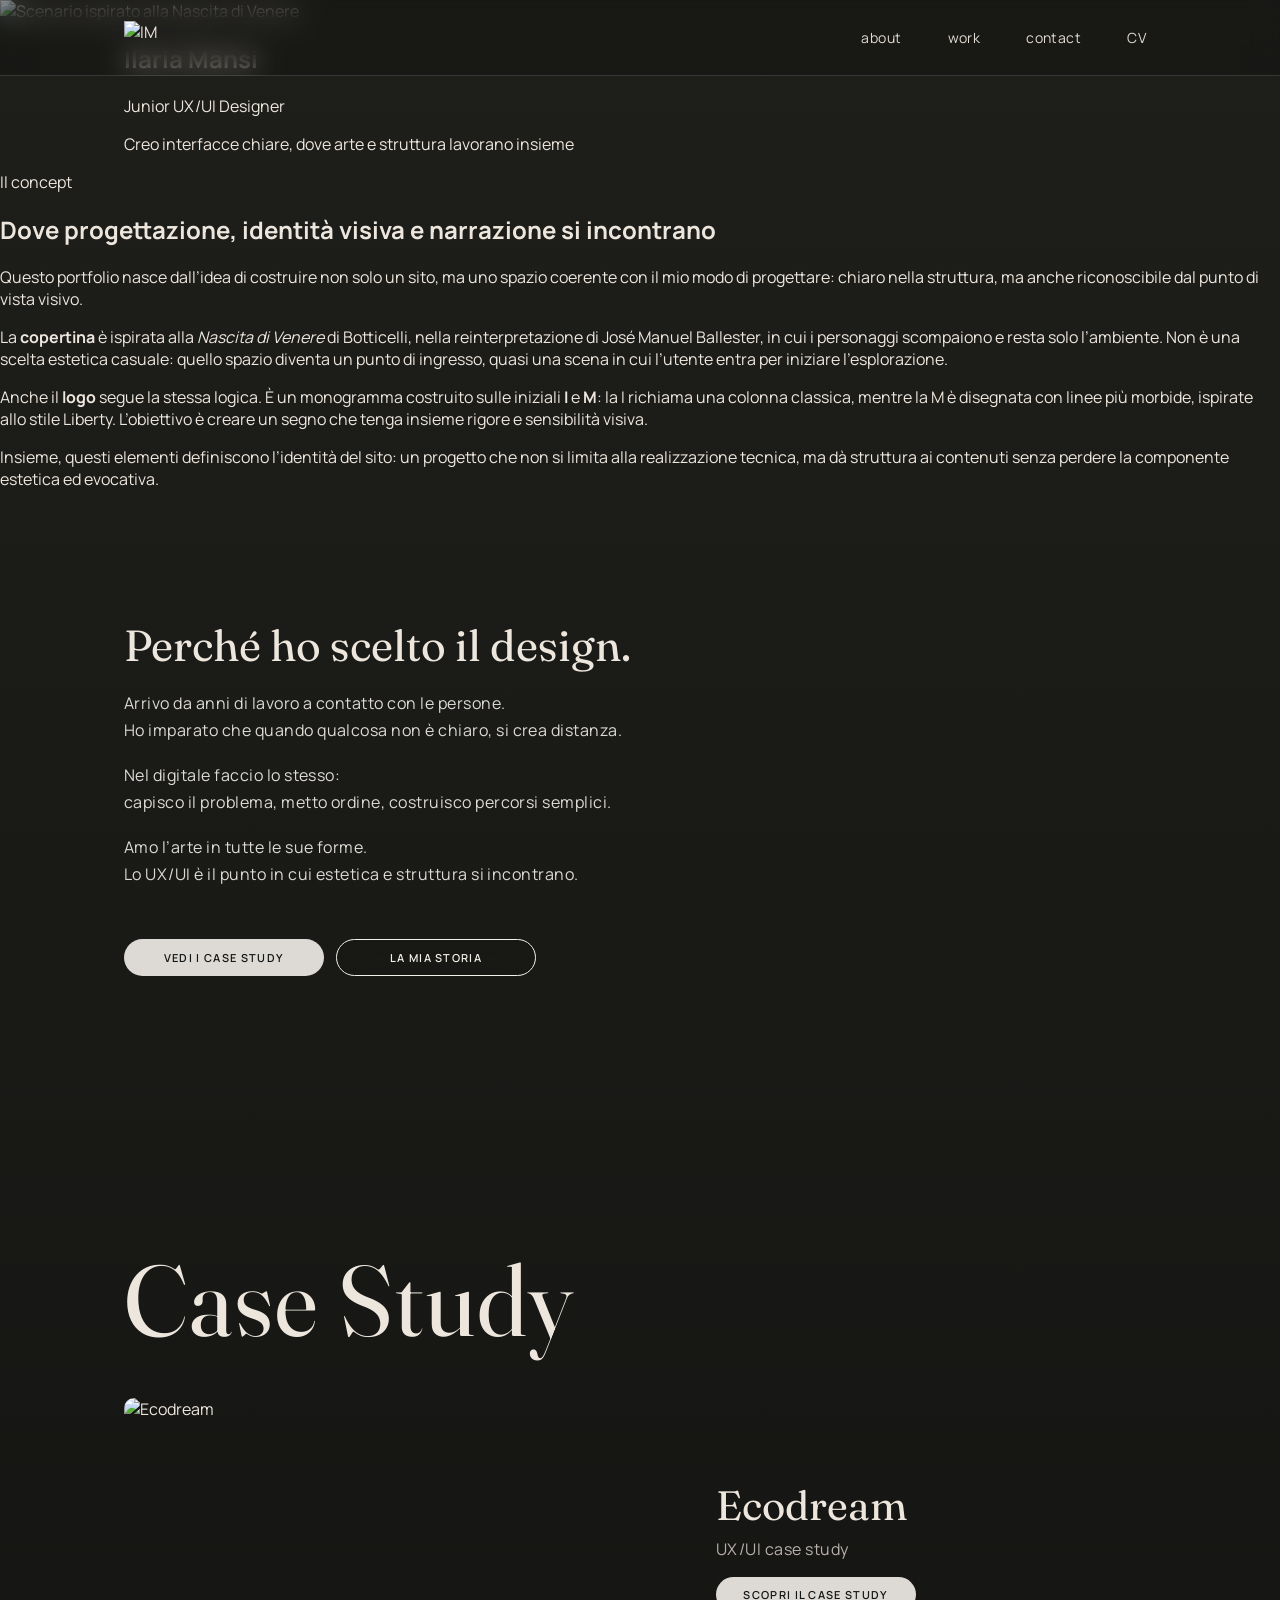
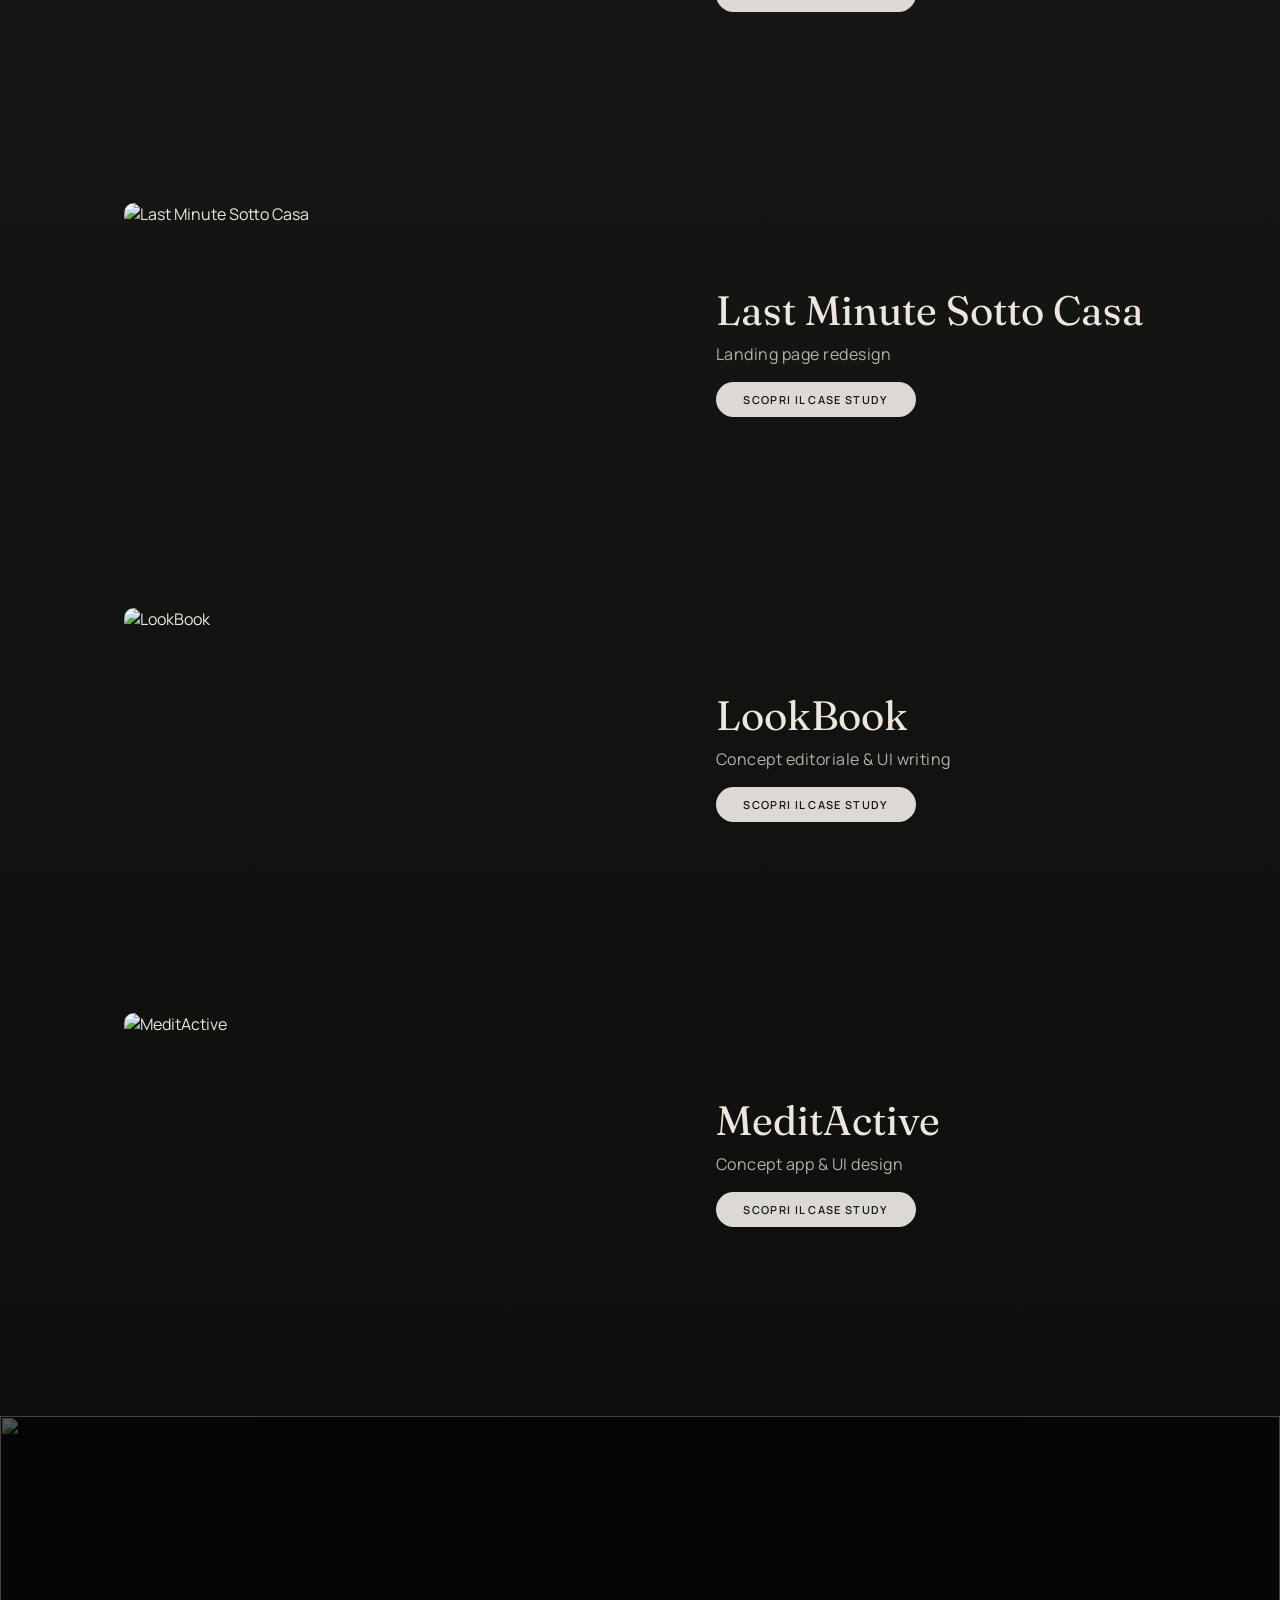
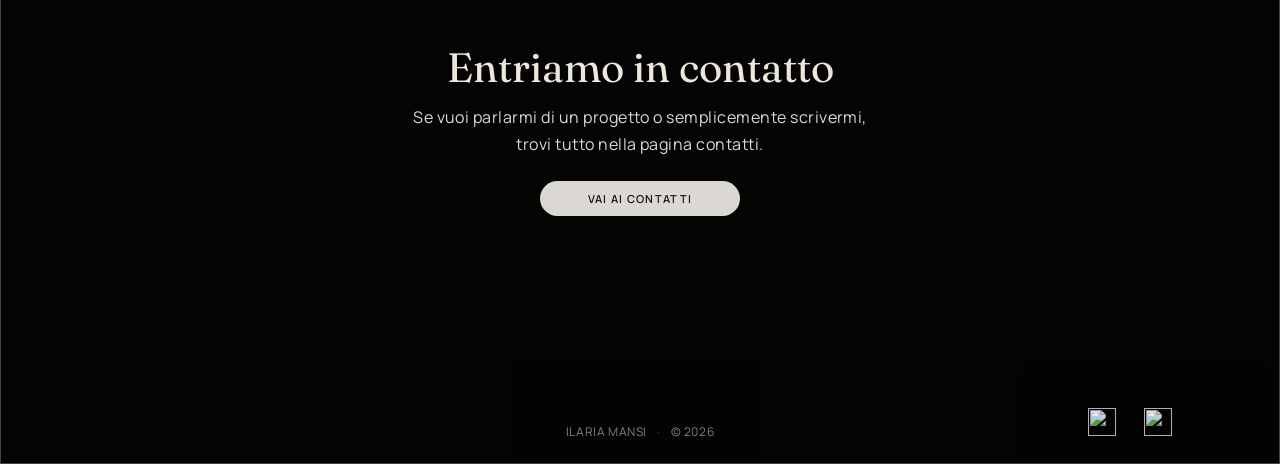
==== index.html @ f8fc3a49 "portoflio upload" ====
<!doctype html>
<html lang="it">
<head>
  <meta charset="utf-8" />
  <meta name="viewport" content="width=device-width, initial-scale=1" />
  <title>Ilaria Mansi – Home</title>
 <meta property="og:title" content="Ilaria Mansi – Junior UX/UI Designer">
<meta property="og:description" content="Portfolio UX/UI con case study di redesign, ricerca utenti e progettazione di interfacce digitali.">
<meta property="og:image" content="https://ilariamansi.github.io/portfolio/assets/img/home/art.jpg">
<meta property="og:url" content="https://ilariamansi.github.io/portfolio/">
<meta property="og:type" content="website">
<meta property="og:site_name" content="Ilaria Mansi Portfolio">

  <link rel="preconnect" href="https://fonts.googleapis.com">
<link rel="preconnect" href="https://fonts.gstatic.com" crossorigin>
<link href="https://fonts.googleapis.com/css2?family=Fraunces:opsz,wght@9..144,300;9..144,400;9..144,600&family=Manrope:wght@300;400;500;600;700&display=swap" rel="stylesheet">
  <link rel="stylesheet" href="css/style.css">
<link rel="icon" href="assets/img/favicon/favicon.png" sizes="any">

</head>

<body class="is-home">
 <main id="top"></main> 
  
  <!-- NAV -->
 <header class="nav" role="banner">
  <div class="container nav__inner">
    <a class="nav__logo" href="#top" aria-label="Home">
      <img class="logo is-mark" src="assets/img/logo/im-mark-light.svg" alt="IM">
      <img class="logo is-word" src="assets/img/logo/im-wordmark-light.svg" alt="Ilaria Mansi">
    </a>

    <nav class="nav__links" aria-label="Menu principale">
      <a href="about.html">about</a>
      <a href="index.html#projects">work</a>
      <a href="contact.html">contact</a>
      <a href="cv.html">CV</a>
    </nav>

    <input class="navToggle" type="checkbox" id="navToggle">

    <label class="nav__burger" for="navToggle" aria-label="Apri menu">
      <span class="nav__burgerIcon" aria-hidden="true"></span>
    </label>
  </div>
</header>

<div class="navOverlay" aria-hidden="true">
  <nav class="navOverlay__panel" aria-label="Menu mobile">
    <a href="about.html">about</a>
    <a href="index.html#projects">work</a>
    <a href="contact.html">contact</a>
    <a href="cv.html">CV</a>
  </nav>
</div>
  

 <!-- HERO (sezione separata, mantiene arch come sfondo) -->
<section class="heroConcept">
  <div class="heroConcept__media">
    <img
      src="assets/img/home/art.jpg"
      alt="Scenario ispirato alla Nascita di Venere"
      class="heroConcept__image"
    />
    <div class="heroConcept__overlay"></div>

    <div class="heroConcept__intro container">
      <div class="heroConcept__introInner">
        <h1 class="heroConcept__title">Ilaria Mansi</h1>
        <p class="heroConcept__sub">Junior UX/UI Designer</p>
        <p class="heroConcept__statement">
          Creo interfacce chiare, dove arte e struttura lavorano insieme
        </p>
      </div>
    </div>
  </div>

  <div class="heroConcept__panelWrap">
  <div class="heroConcept__panel">
    <p class="heroConcept__panelKicker">Il concept</p>

    <h2 class="heroConcept__panelTitle">
     Dove progettazione, identità visiva e narrazione si incontrano
    </h2>

    <div class="heroConcept__panelText">
      <p>
        Questo portfolio nasce dall’idea di costruire non solo un sito, ma uno spazio coerente con il mio modo di progettare: chiaro nella struttura, ma anche riconoscibile dal punto di vista visivo.
      </p>

      <p>
        La <strong>copertina </strong> è ispirata alla <em> Nascita di Venere</em> di Botticelli, nella reinterpretazione di José Manuel Ballester, in cui i personaggi scompaiono e resta solo l’ambiente. Non è una scelta estetica casuale: quello spazio diventa un punto di ingresso, quasi una scena in cui l’utente entra per iniziare l’esplorazione.
      </p>

      <p>
        Anche il <strong>logo</strong> segue la stessa logica. È un monogramma costruito sulle iniziali <strong>I</strong> e <strong>M</strong>: la I richiama una colonna classica, mentre la M è disegnata con linee più morbide, ispirate allo stile Liberty. L’obiettivo è creare un segno che tenga insieme rigore e sensibilità visiva.
      </p>

      <p>
        <p>
  Insieme, questi elementi definiscono l’identità del sito: un progetto che non si limita alla realizzazione tecnica, ma dà struttura ai contenuti senza perdere la componente estetica ed evocativa.
</p>
      </p>
    </div>
  </div>
</div>
</section>

<!-- SALOTTO (sezione separata, statica, senza step/opacity) -->
<section class="salottoSection" aria-label="Salotto">
  <div class="container salotto">
    
    <div class="salotto__stack">
      <h2 class="salotto__h2">Perché ho scelto il design.</h2>

      <p class="salotto__p">
        Arrivo da anni di lavoro a contatto con le persone.<br>
        Ho imparato che quando qualcosa non è chiaro, si crea distanza.
      </p>

      <p class="salotto__p">
        Nel digitale faccio lo stesso:<br>
        capisco il problema, metto ordine, costruisco percorsi semplici.
      </p>

      <p class="salotto__p">
        Amo l’arte in tutte le sue forme.<br>
        Lo UX/UI è il punto in cui estetica e struttura si incontrano.
      </p>

      <div class="salotto__cta">
        <a class="btn btn--primary" href="#projects">VEDI I CASE STUDY</a>
        <a class="btn btn--secondary" href="about.html">LA MIA STORIA</a>
      </div>
    </div>

    <figure class="salotto__portrait" aria-hidden="true">
      <img src="assets/img/home/foto.png" alt="">
    </figure>
 </div>
</section>

<!-- CONTENUTO NORMALE DOPO -->
<main class="content">
  <section id="projects" class="projects" aria-label="Projects">
    <div class="container">
      <h2 class="projects__title">Case Study</h2>
    </div>


      <section class="projectStep">
  <div class="container">
    <article class="projectCard">
      <a class="projectCard__media" href="project/ecodream/">
        <img src="assets/img/home/cover-ecodream.jpg" alt="Ecodream">
      </a>
      <div class="projectCard__info">
        <h3 class="projectCard__name">Ecodream</h3>
        <p class="projectCard__meta">UX/UI case study</p>
        <a class="btn btn--primary" href="project/ecodream/">SCOPRI IL CASE STUDY</a>
      </div>
    </article>
  </div>
</section>

<section class="projectStep">
  <div class="container">
    <article class="projectCard">
      <a class="projectCard__media" href="project/lmsc/">
        <img src="assets/img/home/cover-lmsc.jpg" alt="Last Minute Sotto Casa">
      </a>
      <div class="projectCard__info">
        <h3 class="projectCard__name">Last Minute Sotto Casa</h3>
        <p class="projectCard__meta">Landing page redesign</p>
        <a class="btn btn--primary" href="project/lmsc/">SCOPRI IL CASE STUDY</a>
      </div>
    </article>
  </div>
</section>

<section class="projectStep">
  <div class="container">
    <article class="projectCard">
      <a class="projectCard__media" href="project/lookbook/">
        <img src="assets/img/home/cover-lookbook.jpg" alt="LookBook">
      </a>
      <div class="projectCard__info">
        <h3 class="projectCard__name">LookBook</h3>
        <p class="projectCard__meta">Concept editoriale & UI writing</p>
        <a class="btn btn--primary" href="project/lookbook/">SCOPRI IL CASE STUDY</a>
      </div>
    </article>
  </div>
</section>

<section class="projectStep">
  <div class="container">
    <article class="projectCard">
      <a class="projectCard__media" href="project/meditactive/">
        <img src="assets/img/home/cover-meditactive.jpg" alt="MeditActive">
      </a>
      <div class="projectCard__info">
        <h3 class="projectCard__name">MeditActive</h3>
        <p class="projectCard__meta">Concept app & UI design</p>
        <a class="btn btn--primary" href="./project/meditactive/">SCOPRI IL CASE STUDY</a>
      </div>
    </article>
  </div>
</section>

  </main>

<footer class="footer footer--simple" id="contact" aria-labelledby="footerTitle">
  <img class="footer__arch" src="assets/img/home/art.jpg" alt="" aria-hidden="true">

  <div class="footer__inner">
    <h2 id="footerTitle">Entriamo in contatto</h2>
    <p class="footer__text">
      Se vuoi parlarmi di un progetto o semplicemente scrivermi, <br> trovi tutto nella pagina contatti.
    </p>

    <div class="footer__actions">
      <a class="btn btn--primary" href="contact.html">VAI AI CONTATTI</a>
    </div>

    <div class="footer__social" aria-label="Social">
  <a class="iconBtn" href="https://www.linkedin.com/in/ilaria-mansi/" target="_blank" rel="noopener" aria-label="LinkedIn">
    <img src="assets/img/home/linkedin.png" alt="">
  </a>

  <a class="iconBtn" href="https://github.com/ilariamansi/portfolio.git" target="_blank" rel="noopener" aria-label="GitHub">
    <img src="assets/img/home/github.png" alt="">
  </a>
</div>

   <div class="footer__meta">
  <a class="footer__copy" href="#top">ILARIA MANSI</a>
  <span class="footer__sep" aria-hidden="true">·</span>
  <span class="footer__copy">© 2026</span>
</div>
  </div>
</footer>

  
</body>
</html>
<!-- deploy -->
---- css/style.css ----
*{ box-sizing:border-box; }
html,body{ margin:0; padding:0; min-height:100%; }
img{ max-width:100%; display:block; }
a{ color:inherit; text-decoration:none; }
a:visited{ color:inherit; }
button,input,textarea{ font:inherit; }
ul{ margin:0; padding:0; }
:focus-visible{ outline:2px solid rgba(243,239,233,.65); outline-offset:3px; }

/* -------------------------
   TOKENS
------------------------- */
:root{
  --max: 1200px;
  --pad-x: 84px;
  --nav-h: 76px;

  --bg-start: #1e1e1b;
  --bg-end:   #0b0b0a;

  --text: #EDE6DD;
  --muted: rgba(237,230,221,.75);

  --line: rgba(243,239,233,.12);
  --line-weak: rgba(243,239,233,.08);

  --glass-blur: 14px;
  --glass-sat: 140%;

  --thumb-w: 440px;
  --thumb-h: 300px;

  --font-serif: "Fraunces", ui-serif;
  --font-sans: "Manrope", system-ui, sans-serif;

  --h1: clamp(42px, 5.2vw, 76px);
  --h2: clamp(24px, 3.2vw, 44px);
  --lead: clamp(18px, 1.6vw, 20px);
  --section-y: clamp(52px, 6vw, 90px);
}

@media (max-width: 980px){
  :root{
    --pad-x: 20px;
    --nav-h: 70px;
    --thumb-w: 100%;
    --thumb-h: min(320px, 56vw);
  }
}

/* -------------------------
   BASE
------------------------- */
html{ background: var(--bg-start); }

body{
  color: var(--text);
  overflow-x:hidden;
  font-family: var(--font-sans);
  -webkit-font-smoothing: antialiased;
  text-rendering: optimizeLegibility;
  background: linear-gradient(180deg, var(--bg-start) 0%, var(--bg-end) 100%);
  background-repeat:no-repeat;
  background-size:100% 100%;
  background-attachment:scroll;
}

.container{
  width: min(var(--max), 100%);
  margin:0 auto;
  padding-left: var(--pad-x);
  padding-right: var(--pad-x);
}

body:not(.is-home) main,
body:not(.is-home) .about,
body:not(.is-home) .cv,
body:not(.is-home) .uxSection,
body:not(.is-home) .content{
  background: transparent !important;
}

/* -------------------------
   NAV
------------------------- */
.nav{
  position: fixed;
  top: 0;
  left: 0;
  right: 0;
  height: var(--nav-h);
  z-index: 7000;
  background: rgba(15,15,15,.35);
  backdrop-filter: blur(var(--glass-blur)) saturate(var(--glass-sat));
  -webkit-backdrop-filter: blur(var(--glass-blur)) saturate(var(--glass-sat));
  border-bottom: 1px solid rgba(243,239,233,.14);
}

.nav__inner{
  height: 100%;
  display: flex;
  align-items: center;
  justify-content: space-between;
  gap: 14px;
}

.nav__logo{
  position: relative;
  display: inline-block;
  width: 276px;
  height: 34px;
  z-index: 7002;
}

.nav__logo .logo{
  position: absolute;
  inset: 0;
  width: 276px;
  height: 34px;
  object-fit: contain;
  object-position: left center;
  opacity: 0;
  transition: opacity .28s ease-out, transform .28s ease-out;
}

.nav__logo .is-mark{ opacity: 1; }
.nav__logo .is-word{ transform: translate3d(8px,0,0); }

.nav__logo:hover .is-mark{
  opacity: 0;
  transform: translate3d(-8px,0,0);
}
.nav__logo:hover .is-word{
  opacity: 1;
  transform: translate3d(0,0,0);
}

.nav__links{
  display: flex;
  align-items: center;
  gap: 26px;
  height: 100%;
}

.nav__links a{
  height: 100%;
  display: flex;
  align-items: center;
  padding: 0 10px;
  font-family: var(--font-sans);
  font-size: 14px;
  letter-spacing: .03em;
  opacity: .95;
  position: relative;
  transition: opacity .2s ease, transform .2s ease, letter-spacing .2s ease;
}

.nav__links a:hover{
  opacity: 1;
  transform: translateY(-1px);
  letter-spacing: .08em;
}

.nav__links a::after{
  content: "";
  position: absolute;
  left: 10px;
  right: 10px;
  bottom: 18px;
  height: 1px;
  background: transparent;
  transition: background .2s ease;
}

.nav__links a:hover::after{
  background: rgba(243,239,233,.95);
}

.navToggle{
  position: absolute;
  width: 1px;
  height: 1px;
  padding: 0;
  margin: -1px;
  overflow: hidden;
  clip: rect(0,0,0,0);
  white-space: nowrap;
  border: 0;
}

.nav__burger{
  display: none;
  width: 42px;
  height: 42px;
  border: 0;
  background: transparent;
  cursor: pointer;
  z-index: 7002;
}

.nav__burgerIcon{
  width: 22px;
  height: 2px;
  background: rgba(243,239,233,.92);
  position: relative;
  display: block;
}

.nav__burgerIcon::before,
.nav__burgerIcon::after{
  content: "";
  position: absolute;
  left: 0;
  width: 22px;
  height: 2px;
  background: rgba(243,239,233,.92);
  transition: transform .22s ease, top .22s ease;
}

.nav__burgerIcon::before{ top: -6px; }
.nav__burgerIcon::after{ top: 6px; }

.navOverlay{
  position: fixed;
  inset: 0;
  z-index: 6999;
  opacity: 0;
  visibility: hidden;
  pointer-events: none;

  background: rgba(20,14,14,.22);
  backdrop-filter: blur(22px) saturate(145%);
  -webkit-backdrop-filter: blur(22px) saturate(145%);

  transition: opacity .25s ease, visibility .25s ease;
}
.navOverlay::before{
  content:"";
  position:absolute;
  inset:0;
  pointer-events:none;
  background:
    linear-gradient(180deg,
      rgba(14, 24, 27, 0.28) 0%,
      rgba(20,14,14,.34) 80%);
}
.navOverlay__panel{
  min-height: 100vh;
  display: flex;
  flex-direction: column;
  align-items: center;
  justify-content: center;
  gap: 26px;
  background: rgba(20,14,14,.30);
}

.navOverlay__panel a{
  font-family: var(--font-sans);
  font-size: 16px;
  letter-spacing: .12em;
  text-transform: uppercase;
  color: rgb(234, 233, 233);
  filter: brightness(1);
}

@media (max-width: 900px){
  .nav__links{ display: none; 
  }
  .nav__links a{ color: #EDE6DD;
    opacity: 1;
  }
  .nav__burger{ display: grid; place-items: center; }

  .nav__logo{ width: 77px; }
  .nav__logo .logo{ width: 77px; }

  .nav__logo:hover .is-word{
    opacity: 0;
    transform: none;
  }
  .nav__logo:hover .is-mark{
    opacity: 1;
    transform: none;
  }

  body:has(#navToggle:checked) .navOverlay{
    opacity: 1;
    visibility: visible;
    pointer-events: auto;
  }

  body:has(#navToggle:checked) .nav__burgerIcon{
    background: transparent;
  }
  body:has(#navToggle:checked) .nav__burgerIcon::before{
    top: 0;
    transform: rotate(45deg);
  }
  body:has(#navToggle:checked) .nav__burgerIcon::after{
    top: 0;
    transform: rotate(-45deg);
  }
}

@media (min-width: 901px){
  .navOverlay{ display: none; }
}

/* -------------------------
   BUTTONS
------------------------- */
.btn{
  display:inline-flex;
  align-items:center;
  justify-content:center;
  padding:12px 22px;
  border-radius:999px;
  border:0;
  min-width:200px;
  cursor:pointer;
  line-height:1;
  font-family: var(--font-sans);
  font-weight:600;
  font-size:11px;
  letter-spacing:.12em;
  text-transform:uppercase;
  transition: transform .15s ease, background-color .2s ease, border-color .2s ease, opacity .2s ease;
}
.btn--primary{
  background: rgba(243,239,233,.90);
  color:#131616 !important;
}
.btn--primary:hover{
  background: rgba(243,239,233,1);
  transform:translateY(-1px);
}
.btn--primary:active{ transform:translateY(0); }

.btn--secondary{
  border:1px solid rgba(243,239,233,1);
  color: rgba(243,239,233,1);
  background: rgba(15, 15, 15, 0.032);
  backdrop-filter: blur(var(--glass-blur)) saturate(var(--glass-sat));
  -webkit-backdrop-filter: blur(var(--glass-blur)) saturate(var(--glass-sat));
}
.btn--secondary:hover{
  background: rgba(243,239,233,.08);
  border-color: rgba(243,239,233,.32);
  transform:translateY(-1px);
}
.btn--secondary:active{ transform:translateY(0); }

@media (max-width:700px){
  .btn{
    width: 300px;
    max-width: 300px;
    min-width: 300px;
    padding: 16px 20px;
    font-size: 12px;
  }

 
}

/* -------------------------
   TAGS / CHIPS
------------------------- */
.pill, .chip, .cvPill{
  display:inline-flex;
  align-items:center;
  gap:8px;
  padding:6px 10px;
  border-radius:999px;
  background: rgba(243,239,233,.06);
  border:1px solid rgba(243,239,233,.10);
  color: rgba(243,239,233,.86);
  font-family: var(--font-sans);
  font-weight:500;
  font-size:12px;
  letter-spacing:.01em;
  text-transform:none;
}

/* -------------------------
   HOME — HERO
------------------------- */
body.is-home{
  background: linear-gradient(180deg, var(--bg-start) 0%, var(--bg-end) 100%);
}

body.is-home main.content{
  background: transparent !important;
}

.heroSection{
  position: relative;
  min-height: 590px;
  height: 78vh;
  overflow: hidden;
  padding-top: var(--nav-h);
}

.heroSection__arch{
  position: absolute;
  inset: 0;
  width: 100%;
  height: 100%;
  object-fit: cover;
  object-position: center;
  z-index: 0;
  filter: contrast(1) saturate(1.3);
  transform-origin: center;
}

.heroSection__overlay{
  position: absolute;
  inset: 0;
  z-index: 1;
  pointer-events: none;
  background: linear-gradient(
    to bottom,
    rgba(0, 0, 0, 0.25) 0%,
    rgba(0, 0, 0, 0.70) 75%,
    #1b1b17f9 100%
  );
}

.hero{
  position: relative;
  z-index: 2;
  min-height: calc(85vh - var(--nav-h));
  display: flex;
  align-items: center;
  justify-content: center;
  padding-top: 0;
}

.hero__left{
  max-width: 900px;
  margin: 0 auto;
  width: 100%;
}

.hero__stack{
  display: flex;
  flex-direction: column;
  align-items: center;
  justify-content: center;
  gap: 14px;
  text-align: center;
  width: 100%;
}

.hero__title,
.hero__sub,
.hero__statement{
  text-shadow:
    0 2px 14px rgba(0,0,0,.25),
    0 1px 2px rgba(0,0,0,.35);
}

.hero__title{
  margin: 10px;
  font-family: var(--font-serif);
  font-weight: 400;
  font-size: clamp(64px, 8vw, 120px);
  line-height: 1.10;
}

.hero__sub{
  margin: 20px;
  max-width: 58ch;
  font-family: var(--font-sans);
  font-size: var(--lead);
  font-weight: 600;
  line-height: 0.8;
  color: rgba(243,239,233,1);
  letter-spacing: .03em;
  margin-top: 8px;
}

.hero__statement{
  margin:45px 0 0;
  font-family: var(--font-sans);
  font-size: 16px;
  font-weight: 400;
  letter-spacing: .18em;
  text-transform: uppercase;
  color: rgb(243,239,233);
}

.hero__scroll{
  position:absolute;
  bottom:-18px;
  left:50%;
  transform:translateX(-50%);
  display:flex;
  flex-direction:column;
  align-items:center;
  gap:6px;
  text-decoration:none;
  color:rgba(243,239,233,.85);
  z-index:3;
}

.hero__scrollArrow{
  font-size:20px;
  line-height:1;
  transition:transform .25s ease, opacity .25s ease;
}

.hero__scrollText{
  font-family:var(--font-sans);
  font-size:11px;
  letter-spacing:.22em;
  text-transform:uppercase;
  opacity:.75;
}

.hero__scroll:hover .hero__scrollArrow{
  transform:translateY(6px);
  opacity:1;
}

.hero__scroll:hover .hero__scrollText{
  opacity:1;
}

@media (max-width: 980px){
  .heroSection{
    min-height: 88vh;
    height: 88vh;
  }

  .hero{
    min-height: calc(88vh - var(--nav-h));
    display: flex;
    align-items: center;
    justify-content: center;
  }

  .heroSection__arch{
    object-position: center 32%;
    transform: none;
  }

  .hero__title{
    margin-top: -40px;
  }

  .hero__sub{
    margin-top: 20px;
  }

  .hero__statement{
    margin-top: 60px;
  }

  .hero__left{
    max-width: 100%;
    margin: 0 auto;
  }

  .hero__stack{
    align-items: center;
    text-align: center;
  }
.hero__scroll{
  position:absolute;
  bottom:10px;
 
}
}
/* -------------------------
   HOME — SALOTTO
------------------------- */
.salottoSection{
  position: relative;
  padding: clamp(70px, 9vw, 120px) 0;
  background: transparent;
  overflow: hidden;
}

.salottoSection .salotto{
  position: relative;
  text-align: left;
}

.salotto__stack{
  max-width: min(760px, 100%);
  margin: 0;
  display: flex;
  flex-direction: column;
  gap: 14px;
  align-items: flex-start;
  position: relative;
  z-index: 2;
}

.salotto__h2{
  margin: 0 0 6px 0;
  font-family: var(--font-serif);
  font-weight: 400;
  font-size: clamp(28px, 3.4vw, 52px);
  line-height: 1.12;
}

.salotto__p{
  margin: 0 0 4px 0;
  font-family: var(--font-sans);
  font-weight: 400;
  font-size: clamp(15px, 1.7vw, 16px);
  line-height: 1.7;
  max-width: 70ch;
  color: rgba(243,239,233,.90);
  letter-spacing: .03em;
}

.salotto__cta{
  margin-top: 32px;
  display: flex;
  justify-content: flex-start;
  gap: 12px;
  flex-wrap: wrap;
}


.salotto__portrait{
  position: absolute;
  right: -110px;
  bottom: -120px;
  width: clamp(200px, 22vw, 360px);
  pointer-events: none;
  isolation: isolate;
}

.salotto__portrait::before{
  content: "";
  position: absolute;
  inset: -30%;
  z-index: 0;
  background: radial-gradient(
    circle at 60% 50%,
    rgba(134,127,116,.25) 0%,
    rgba(142,138,129,.12) 30%,
    rgba(217,210,197,0) 50%
  );
  mix-blend-mode: screen;
  filter: blur(50px);
  opacity: .9;
}

.salotto__portrait img{
  position: relative;
  z-index: 1;
  width: 100%;
  height: auto;
  display: block;
  filter: brightness(.7) saturate(1.4);

  -webkit-mask-image: linear-gradient(
    to right,
    rgba(0,0,0,0) 0%,
    rgba(0,0,0,0) 12%,
    rgba(0,0,0,.08) 22%,
    rgba(0,0,0,.22) 32%,
    rgba(0,0,0,.48) 42%,
    rgba(0,0,0,.78) 52%,
    rgba(0,0,0,1) 62%,
    rgba(0,0,0,1) 100%
  );
  mask-image: linear-gradient(
    to right,
    rgba(0,0,0,0) 0%,
    rgba(0,0,0,0) 12%,
    rgba(0,0,0,.08) 22%,
    rgba(0,0,0,.22) 32%,
    rgba(0,0,0,.48) 42%,
    rgba(0,0,0,.78) 52%,
    rgba(0,0,0,1) 62%,
    rgba(0,0,0,1) 100%
  );
  -webkit-mask-repeat: no-repeat;
  mask-repeat: no-repeat;
  -webkit-mask-size: 100% 100%;
  mask-size: 100% 100%;
}

@media (max-width: 980px){
  .salottoSection .salotto{
    text-align: left;
  }

  .salotto__stack{
    align-items: flex-start;
    text-align: left;
    max-width: 100%;
    z-index: 2;
  }

  .salotto__cta{
    justify-content: flex-start;
  }

  .salotto__portrait{
    width: clamp(190px, 58vw, 340px);
    right: -70px;
    bottom: -110px;
    z-index: 0;
  }

  .salotto__portrait img{
    opacity: .60;
  }
}
/* -------------------------
   HOME — PROJECTS
------------------------- */
.content{
  position:relative;
  z-index:1;
  padding-top:72px;
}

.projects{
  padding:75px 0 44px;
}

.projects__title{
  margin:0 0 -10px;
  font-family: var(--font-serif);
  font-weight:400;
  font-size:100px;
  letter-spacing:.02em;
}

.projectStep{
  min-height:45vh;
  padding:24px 0;
}

.projectCard{
  position:sticky;
  top: calc(var(--nav-h) + 34px);
  display:grid;
  grid-template-columns: 1.12fr .88fr;
  gap:32px;
  align-items:center;
  padding-top:22px;
}

.projectCard__media{
  width:min(100%, var(--thumb-w));
  height: var(--thumb-h);
  display:block;
  transition: transform .35s ease, box-shadow .35s ease;
  
}

.projectCard__media img{
  width:100%;
  height:100%;
  object-fit:cover;
  border-radius:10px;
  transition: transform .35s ease;
}

.projectCard__media:hover{
  transform:translate3d(0,-6px,0);
  box-shadow: 0 22px 50px rgba(0,0,0,.35);
}

.projectCard__media:hover img{
  transform:scale(1.02);
}
.projectCard__name{
  margin:0;
  font-family: var(--font-serif);
  font-weight:400;
  font-size: clamp(30px, 3.2vw, 52px);
  line-height:1.06;
}

.projectCard__meta{
  margin:10px 0 16px;
  font-family: var(--font-sans);
  font-size:16px;
  line-height:1.5;
  color: var(--muted);
  letter-spacing:.03em;
}

@media (max-width:900px){
  .projectCard{
    grid-template-columns: 1fr;
    gap:16px;
    top: calc(var(--nav-h) + 42px);
  }
  .projectCard__media{
    width:100%;
    height: var(--thumb-h);
  }

  .projects__title{
    font-size: clamp(34px, 10.5vw, 56px);
    line-height:1.02;
    letter-spacing:-0.01em;
    white-space:nowrap;
  }
  .projectCard__name{
    font-size: clamp(26px, 7.2vw, 34px);
    line-height:1.08;
    margin-top:14px;
  }
  .projectCard__meta{
    font-size:14px;
    line-height:1.4;
    opacity:.85;
    margin-top:6px;
  }
  .projectStep{
    padding:26px 0;
  }
  .projectStep + .projectStep{
    border-top:1px solid rgba(243,239,233,.10);
    padding-top:32px;
  }
}

/* -------------------------
   FOOTER SIMPLE
------------------------- */
.footer{
  position:relative;
  min-height:72vh;
  overflow:hidden;
  display:flex;
  align-items:center;
  justify-content:center;
  padding:0;
  background:transparent;
}

.footer__arch{
  position:absolute;
  inset:0;
  width:100%;
  height:100%;
  object-fit:cover;
  object-position:center;
  z-index:0;
  filter: contrast(1.0) saturate(1.3);
}

.footer::before{
  content:"";
  position:absolute;
  inset:0;
  z-index:1;
  pointer-events:none;
  background: rgba(0, 0, 0, 0.65);
}


.footer__inner{
  position:static;
  z-index:2;
  max-width:860px;
  width:100%;
  text-align:center;
  padding:40px 22px 90px;
  margin:0 auto;
}

.footer__inner h2{
  margin:0 0 12px;
  font-family: var(--font-serif);
  font-weight:400;
  font-size: clamp(26px, 3.2vw, 42px);
  margin-top: 28px;
}

.footer__text{
  margin:0 auto 22px;
  max-width:62ch;
  font-family: var(--font-sans);
  font-size:16px;
  line-height:1.7;
  color: rgba(243,239,233,.90);
  letter-spacing:.03em;
  margin-top: 6px;
}

.footer__actions{
  margin-top:12px;
  display:flex;
  gap:12px;
  flex-wrap:wrap;
  justify-content:center;
}
.footer__social{
  position:absolute;
  right:100px;
  bottom:20px;
  display:flex;
  gap:12px;
  z-index:3;
}

.iconBtn{
  width:44px;
  height:44px;
  display:inline-flex;
  align-items:center;
  justify-content:center;
  opacity:.92;
  transition: transform .15s ease, opacity .15s ease;
}

.iconBtn img{
  width:28px;
  height:28px;
  display:block;
}

.iconBtn:hover{
  opacity:1;
  transform:translateY(-1px);
}
.footer__meta{
  position:absolute;
  left:50%;
  transform:translateX(-50%);
  bottom:24px;

  display:flex;
  gap:10px;
  justify-content:center;
  align-items:center;

  font-family: var(--font-sans);
  font-size:12px;
  letter-spacing:.05em;
  text-transform:uppercase;
  color: rgba(243,239,233,.70);
}
.footer__sep{ opacity:.45; }
.footer__copy{ opacity:.75; }

@media (max-width:900px){
  .footer{
    min-height: 60vh;
    align-items: center;
    padding: 0 0 28px 0;
  }

  .footer__inner{
    padding: 10px 20px 40px;
  }

  .footer__inner h2{
    margin-top: 0;
    margin-bottom: 10px;
    font-size: 32px;
  }

  .footer__text{
    margin: 0 auto 18px;
    max-width: 30ch;
  }

  .footer__actions{
    margin-top: 20px;
  }

  .footer__social{
    position: static;
    display: flex;
    justify-content: center;
    gap: 18px;
    margin-top: 60px;
    
  }
  .footer__meta{
    position: absolute;
    left: 50%;
    transform: translateX(-50%);
    bottom: 10px;
    margin-top: 0;
    width: max-content;
  }
}

/* -------------------------
   ABOUT + CV + CONTACT
------------------------- */
.uxSection{
  padding: var(--section-y) 0;
}

.uxSection--hero{
  padding-top: 50px;
  padding-bottom: clamp(70px, 5vw, 72px);
}

.uxGrid2{
  display: grid;
  grid-template-columns: 1.15fr .85fr;
  gap: clamp(20px, 5vw, 72px);
  align-items: start;
}

@media (max-width:980px){
  .uxGrid2{
    grid-template-columns: 1fr;
  }
}

.uxKicker{
  margin: 0 0 10px;
  font-family: var(--font-serif);
  font-size: 160px;
  letter-spacing: .10em;
  text-transform: none;
  color: rgb(243,239,233);
}

.uxH1{
  margin: 0;
  font-family: var(--font-serif);
  font-weight: 400;
  font-size: var(--h1);
  line-height: 1.02;
}

.uxH2{
  margin: 0;
  font-family: var(--font-serif);
  font-weight: 400;
  font-size: clamp(22px, 2.6vw, 34px);
  line-height: 1.12;
}

.uxLead{
  margin: 58px 0 0;
  max-width: 66ch;
  font-family: var(--font-sans);
  font-size: 16px;
  line-height: 1.75;
  color: rgba(243,239,233,.90);
  letter-spacing: .03em;
}

.uxSub{
  margin: 10px 0 0;
  max-width: 74ch;
  font-family: var(--font-sans);
  font-size: 16px;
  line-height: 1.85;
  color: rgba(243,239,233,.72);
  letter-spacing: .03em;
}

.uxCtaRow{
  margin-top: 18px;
  display: flex;
  gap: 12px;
  flex-wrap: wrap;
}

.aboutDivider{
  height: 1px;
  margin-top: 34px;
  background: linear-gradient(90deg, transparent, rgba(243,239,233,.20), transparent);
}

.uxSide{
  display: flex;
  flex-direction: column;
  gap: 18px;
}

.uxMiniCard{
  padding-top: 12px;
  border-top: 1px solid rgba(243,239,233,.10);
}

.uxMiniCard__label{
  margin: 0 0 10px;
  font-family: var(--font-sans);
  font-size: 12px;
  letter-spacing: .22em;
  text-transform: uppercase;
  color: rgba(243,239,233,.70);
}

.uxMiniCard__list{
  list-style: none;
}

.uxMiniCard__list li{
  padding: 10px 0;
  border-top: 1px solid rgba(243,239,233,.08);
  font-family: var(--font-sans);
  font-size: 14px;
  color: rgba(243,239,233,.90);
}

.approachRow{
  margin-top: 18px;
  display: grid;
  grid-template-columns: repeat(3, minmax(0,1fr));
  gap: 26px;
}

@media (max-width:980px){
  .approachRow{
    grid-template-columns: 1fr;
  }
  .uxSection--hero{
    padding-top: calc(var(--nav-h) + 36px);
    padding-bottom: 56px;
  }

  .uxKicker{
    font-size: clamp(64px, 18vw, 110px);
    line-height: 0.9;
    letter-spacing: .02em;
    margin-bottom: 24px;
  }

  .uxH1{
    font-size: clamp(32px, 8vw, 48px);
    line-height: 1.02;
  }

  .uxLead,
  .uxSub{
    max-width: 100%;
  }
}

.uxCard{
  padding-top: 12px;
  border-top: 1px solid rgba(243,239,233,.10);
}

.card__eyebrow{
  margin: 0 0 10px;
  font-family: var(--font-sans);
  font-size: 12px;
  letter-spacing: .22em;
  text-transform: uppercase;
  color: rgba(243,239,233,.58);
}

.card__text{
  margin: 0;
  font-family: var(--font-sans);
  font-size: 16px;
  line-height: 1.85;
  color: rgba(243,239,233,.90);
  letter-spacing: .03em;
}

.quoteGlass__text{
  margin: 0;
  font-family: var(--font-serif);
  font-weight: 400;
  font-size: clamp(22px, 2.2vw, 36px);
  line-height: 1.5;
  color: rgba(243,239,233,.92);
}

.cvGrid{
  margin-top: 14px;
  display: grid;
  grid-template-columns: repeat(3, minmax(0,1fr));
  gap: 26px;
}

@media (max-width:980px){
  .cvGrid{
    grid-template-columns: 1fr;
  }
}

.cvCard{
  padding-top: 12px;
  border-top: 1px solid rgba(243,239,233,.10);
}

.cvCard h3{
  margin: 0 0 10px;
  font-family: var(--font-sans);
  font-size: 18px;
  letter-spacing: .22em;
  text-transform: uppercase;
  color: rgba(243,239,233,.70);
  font-weight: 400;
}

.cvCard ul{
  padding-left: 18px;
  margin: 0;
}

.cvCard li{
  margin: 8px 0;
  font-family: var(--font-sans);
  font-size: 14px;
  line-height: 1.75;
  color: rgba(243,239,233,.90);
  letter-spacing: .05em;
}

.cvTimeline{
  margin-top: 14px;
  display: flex;
  flex-direction: column;
  gap: 26px;
}

.cvItem{
  padding-top: 12px;
  border-top: 1px solid rgba(243,239,233,.10);
}

.cvHead{
  display: flex;
  gap: 10px;
  flex-wrap: wrap;
  align-items: baseline;
  margin-bottom: 10px;
}

.cvWhen{
  font-family: var(--font-sans);
  font-size: 14px;
  letter-spacing: .18em;
  text-transform: none;
  color: rgba(243,239,233,.62);
}

.cvTag{
  font-family: var(--font-sans);
  font-size: 14px;
  letter-spacing: .08em;
  text-transform: uppercase;
  color: rgba(243,239,233,.58);
}

.cvItem h3{
  margin: 0;
  font-family: var(--font-serif);
  font-weight: 400;
  font-size: clamp(18px, 2.4vw, 28px);
  line-height: 1.2;
}

.cvPlace{
  margin: 6px 0 0;
  font-family: var(--font-sans);
  font-size: 14px;
  color: rgb(243,239,233);
}

.cvText{
  margin: 10px 0 0;
  font-family: var(--font-sans);
  font-size: 16px;
  line-height: 1.85;
  color: rgba(243,239,233,.88);
  letter-spacing: .05em;
}

/* ABOUT layout */
.is-about .uxSection--hero .uxGrid2{
  position: relative;
}

.is-about .uxSection--hero .uxSide{
  position: static;
}

.is-about .uxSection--hero .aboutPhoto{
  position: absolute;
  right: -100px;
  bottom: -40px;
  width: clamp(220px, 24vw, 420px);
  margin: 0;
  overflow: visible;
  z-index: 2;
  pointer-events: none;
  isolation: isolate;
}

.is-about .uxSection--hero .aboutPhoto::before{
  content: "";
  position: absolute;
  left: -42%;
  top: -20%;
  width: 150%;
  height: 145%;
  pointer-events: none;
  z-index: 0;
  background: radial-gradient(
    circle at 60% 50%,
    rgba(134,127,116,.25) 0%,
    rgba(142,138,129,.12) 30%,
    rgba(217,210,197,0) 50%
  );
  filter: blur(50px);
  opacity: .95;
  mix-blend-mode: screen;
}

.is-about .uxSection--hero .aboutPhoto__img{
  position: relative;
  z-index: 1;
  width: 100%;
  height: auto;
  display: block;
  filter: brightness(.7) saturate(1.3) !important;
  -webkit-mask-image: linear-gradient(
    to right,
    rgba(0,0,0,0) 0%,
    rgba(0,0,0,0) 12%,
    rgba(0,0,0,.08) 22%,
    rgba(0,0,0,.22) 32%,
    rgba(0,0,0,.48) 42%,
    rgba(0,0,0,.78) 52%,
    rgba(0,0,0,1) 62%,
    rgba(0,0,0,1) 100%
  );
  mask-image: linear-gradient(
    to right,
    rgba(0,0,0,0) 0%,
    rgba(0,0,0,0) 12%,
    rgba(0,0,0,.08) 22%,
    rgba(0,0,0,.22) 32%,
    rgba(0,0,0,.48) 42%,
    rgba(0,0,0,.78) 52%,
    rgba(0,0,0,1) 62%,
    rgba(0,0,0,1) 100%
  );
  -webkit-mask-repeat: no-repeat;
  mask-repeat: no-repeat;
  -webkit-mask-size: 100% 100%;
  mask-size: 100% 100%;
}

.is-about .uxSection--chi .uxGrid2{
  grid-template-columns: 1fr 2fr;
}

.is-about .uxSection--split .uxGrid2{
  grid-template-columns: 1fr 1fr;
}

.is-about .uxSection--oltre .uxGrid2{
  grid-template-columns: 1fr 2fr;
}

@media (max-width: 980px){
  .is-about .uxKicker,
  .is-contact .uxKicker,
  .is-cv .uxKicker{
    font-size: clamp(92px, 24vw, 140px);
    line-height: .88;
    letter-spacing: .01em;
    margin: 0 0 18px;
    max-width: 100%;
    white-space: nowrap;
  }

  .is-about .uxH1,
  .is-contact .uxH1,
  .is-cv .uxH1{
    font-size: clamp(34px, 8.8vw, 54px);
    line-height: 1.02;
    margin: 0 0 22px;
    max-width: 100%;
  }

  .is-about .uxSub,
  .is-contact .uxSub,
  .is-cv .uxSub,
  .is-about .uxLead,
  .is-contact .uxLead,
  .is-cv .uxLead{
    max-width: 100%;
  }

  .is-about .uxSection--hero,
  .is-contact .uxSection--hero,
  .is-cv .uxSection--hero{
    padding-top: calc(var(--nav-h) + 34px);
    padding-bottom: 56px;
  }
 } 
@media (max-width:980px){
  .is-about .uxSection--hero .uxGrid2{
    position: relative;
  }

  .is-about .uxSection--hero .uxCol{
    position: relative;
    z-index: 2;
  }

  .is-about .uxSection--hero .aboutPhoto{
    position: absolute;
    top: -15px;
    right: 10px;
    bottom: auto;
    width: clamp(120px, 30vw, 148px);
    aspect-ratio: 1 / 1;
    margin: 0;
    border-radius: 14px;
    overflow: hidden;
    z-index: 0;
    opacity: 1;
    pointer-events: none;
  }

  .is-about .uxSection--hero .aboutPhoto::before{
    display: none;
  }

  .is-about .uxSection--hero .aboutPhoto__img{
    width: 150%;
    height: 156%;
    object-fit: cover;
    filter: brightness(.7) saturate(1.4);
    -webkit-mask-image: none;
    mask-image: none;
  }
}


  .is-about .uxSection--chi .uxGrid2,
  .is-about .uxSection--oltre .uxGrid2{
    grid-template-columns: 1fr !important;
  }


/* CONTACT shared block */
.is-contact .contactInfo{
  margin-top: 92px;
  padding: 18px 18px 22px;
  border-radius: 18px;
  border: 1px solid rgba(243,239,233,.14);
  background: rgba(243,239,233,.03);
}

@media (max-width: 980px){
  .is-contact .contactInfo{
    margin-top: 18px;
  }
}

/* -------------------------
   SR-ONLY
------------------------- */
.srOnly{
  position:absolute !important;
  width:1px;
  height:1px;
  padding:0;
  margin:-1px;
  overflow:hidden;
  clip:rect(0,0,0,0);
  white-space:nowrap;
  border:0;
}

@media (prefers-reduced-motion: reduce){
  *{ scroll-behavior:auto !important; }
}
/* =========================
   CONTACT PAGE
========================= */

.is-contact .uxSection--hero{
  padding-top: 50px;
   padding-bottom: clamp(70px, 5vw, 72px);
}

.is-contact .contactWrap{
  width: 100%;
  max-width: 820px;  
  margin: 0;          
}

.is-contact .contactForm{
  width: 100%;
  margin-top: 50px;
  display: flex;
  flex-direction: column;
  gap: 22px;
}

.is-contact .contactForm__row{
  display: flex;
  gap: 18px;
}

.is-contact .contactForm input,
.is-contact .contactForm textarea{
  width: 100%;
  padding: 14px 16px;
  border-radius: 10px;
  border: 1px solid rgba(243,239,233,.22);
  background: rgba(243,239,233,.05);
  color: rgba(243,239,233,.94);
  font-family: var(--font-sans);
  font-size: 14px;
  backdrop-filter: blur(10px) saturate(140%);
  -webkit-backdrop-filter: blur(10px) saturate(140%);
  transition: border-color .2s ease, background .2s ease;
}

.is-contact .contactForm textarea{
  min-height: 220px;
  resize: vertical;
}

.is-contact .contactForm input::placeholder,
.is-contact .contactForm textarea::placeholder{
  color: rgba(243,239,233,.55);
}

.is-contact .contactForm input:focus,
.is-contact .contactForm textarea:focus{
  border-color: rgba(243,239,233,.45);
  background: rgba(243,239,233,.08);
  outline: none;
}

.is-contact .contactForm__actions{
  margin-top: 14px;
  display: flex;
  align-items: center;
  justify-content: flex-start;
  gap: 18px;
  flex-wrap: wrap;
}

.is-contact .contactForm .btn{
  margin-top: 0;
  align-self: auto;
}

@media (max-width: 700px){
  .is-contact .contactWrap{
    max-width: 100%;
  }

  .is-contact .contactForm__row{
    flex-direction: column;
    gap: 14px;
  }
}


/* =========================
   CONTACT — ALIGNMENT FIX
========================= */

.is-contact .uxGrid2{
  grid-template-columns: 1.15fr .85fr;
  align-items: start;
}

.is-contact .uxCol{
  max-width: 860px;
}

.is-contact .uxKicker{
  margin: 0 0 12px;
}

.is-contact .uxH1{
  margin: 0 0 30px;
}

.is-contact .uxSub{
  margin: 0 0 30px;
  max-width: 60ch;
}

.is-contact .contactForm{
  margin-top: 0;
}

@media (max-width: 980px){
  .is-contact .uxSection--hero{
    padding-top: calc(var(--nav-h) + 36px);
    padding-bottom: 56px;
  }

  .is-contact .uxGrid2{
    grid-template-columns: 1fr;
    margin-top: 0;
  }

  .is-contact .contactForm__actions{
    justify-content: flex-start;
  }
}
.is-contact .row{
  --bs-gutter-x: 0;
  --bs-gutter-y: 0;
}

.is-contact .col-12,
.is-contact .col-lg-8{
  padding-left: 0;
  padding-right: 0;
}
@media (max-width: 980px){
  .is-about .uxSection--chi .uxGrid2,
  .is-about .uxSection--oltre .uxGrid2{
    display: grid;
    grid-template-columns: 1fr !important;
    gap: 24px;
  }

  .is-about .uxSection--chi .uxGrid2 > *,
  .is-about .uxSection--oltre .uxGrid2 > *{
    grid-column: 1 / -1;
    width: 100%;
    max-width: 100%;
  }

}
/* CTA centrali ovunque tranne salotto */
.uxCtaRow,
.pCtaRow,
.footer__actions,
.is-contact .contactForm__actions{
  display: flex;
  justify-content: center !important;
  align-items: center;
  gap: 12px;
  flex-wrap: wrap;
}

.uxCtaRow .btn,
.pCtaRow .btn,
.footer__actions .btn,
.is-contact .contactForm__actions .btn{
  margin-left: 0;
  margin-right: 0;
}

@media (max-width:700px){
  .uxCtaRow .btn,
  .pCtaRow .btn,
  .footer__actions .btn,
  .is-contact .contactForm__actions .btn{
    width: 300px;
    min-width: 300px;
    max-width: 300px;
    padding: 16px 24px;
    font-size: 12px;
  }
}
@media (min-width: 981px){
  .is-about .uxCtaRow,
  .is-cv .uxCtaRow{
    justify-content: flex-start !important;
    align-items: center;
  }

  .is-about .uxCtaRow .btn,
  .is-cv .uxCtaRow .btn{
    margin-left: 0;
    margin-right: 0;
  }
}
@media (min-width: 981px){
  .is-about .uxSection--chi .uxGrid2{
    display: grid;
    grid-template-columns: 1fr 2fr !important;
    gap: clamp(20px, 5vw, 72px);
    align-items: start;
  }

  .is-about .uxSection--split .uxGrid2{
    display: grid;
    grid-template-columns: 1fr 1fr !important;
    gap: clamp(20px, 5vw, 72px);
    align-items: start;
  }

  .is-about .uxSection--oltre .uxGrid2{
    display: grid;
    grid-template-columns: 1fr 2fr !important;
    gap: clamp(20px, 5vw, 72px);
    align-items: start;
  }

  .is-about .uxSection--chi .uxGrid2 > *,
  .is-about .uxSection--split .uxGrid2 > *,
  .is-about .uxSection--oltre .uxGrid2 > *{
    grid-column: auto;
    width: auto;
    max-width: none;
  }
}
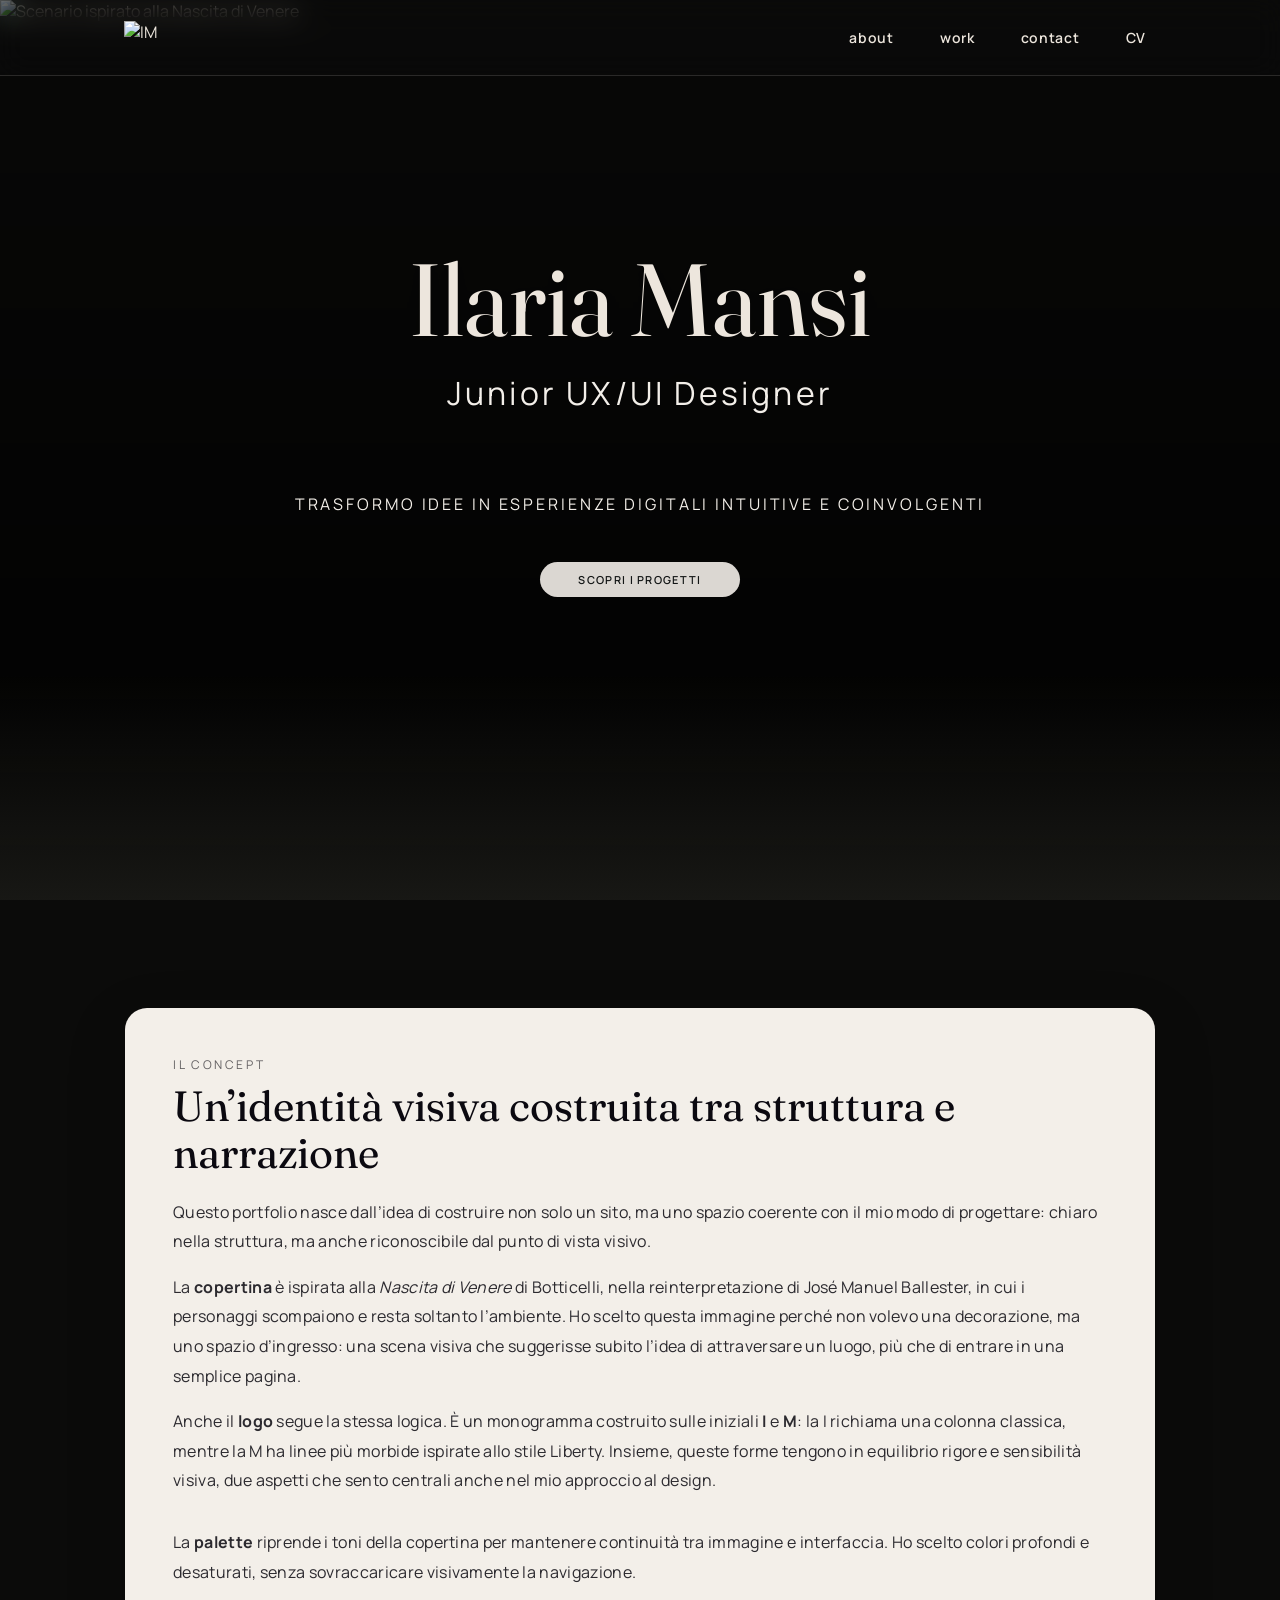
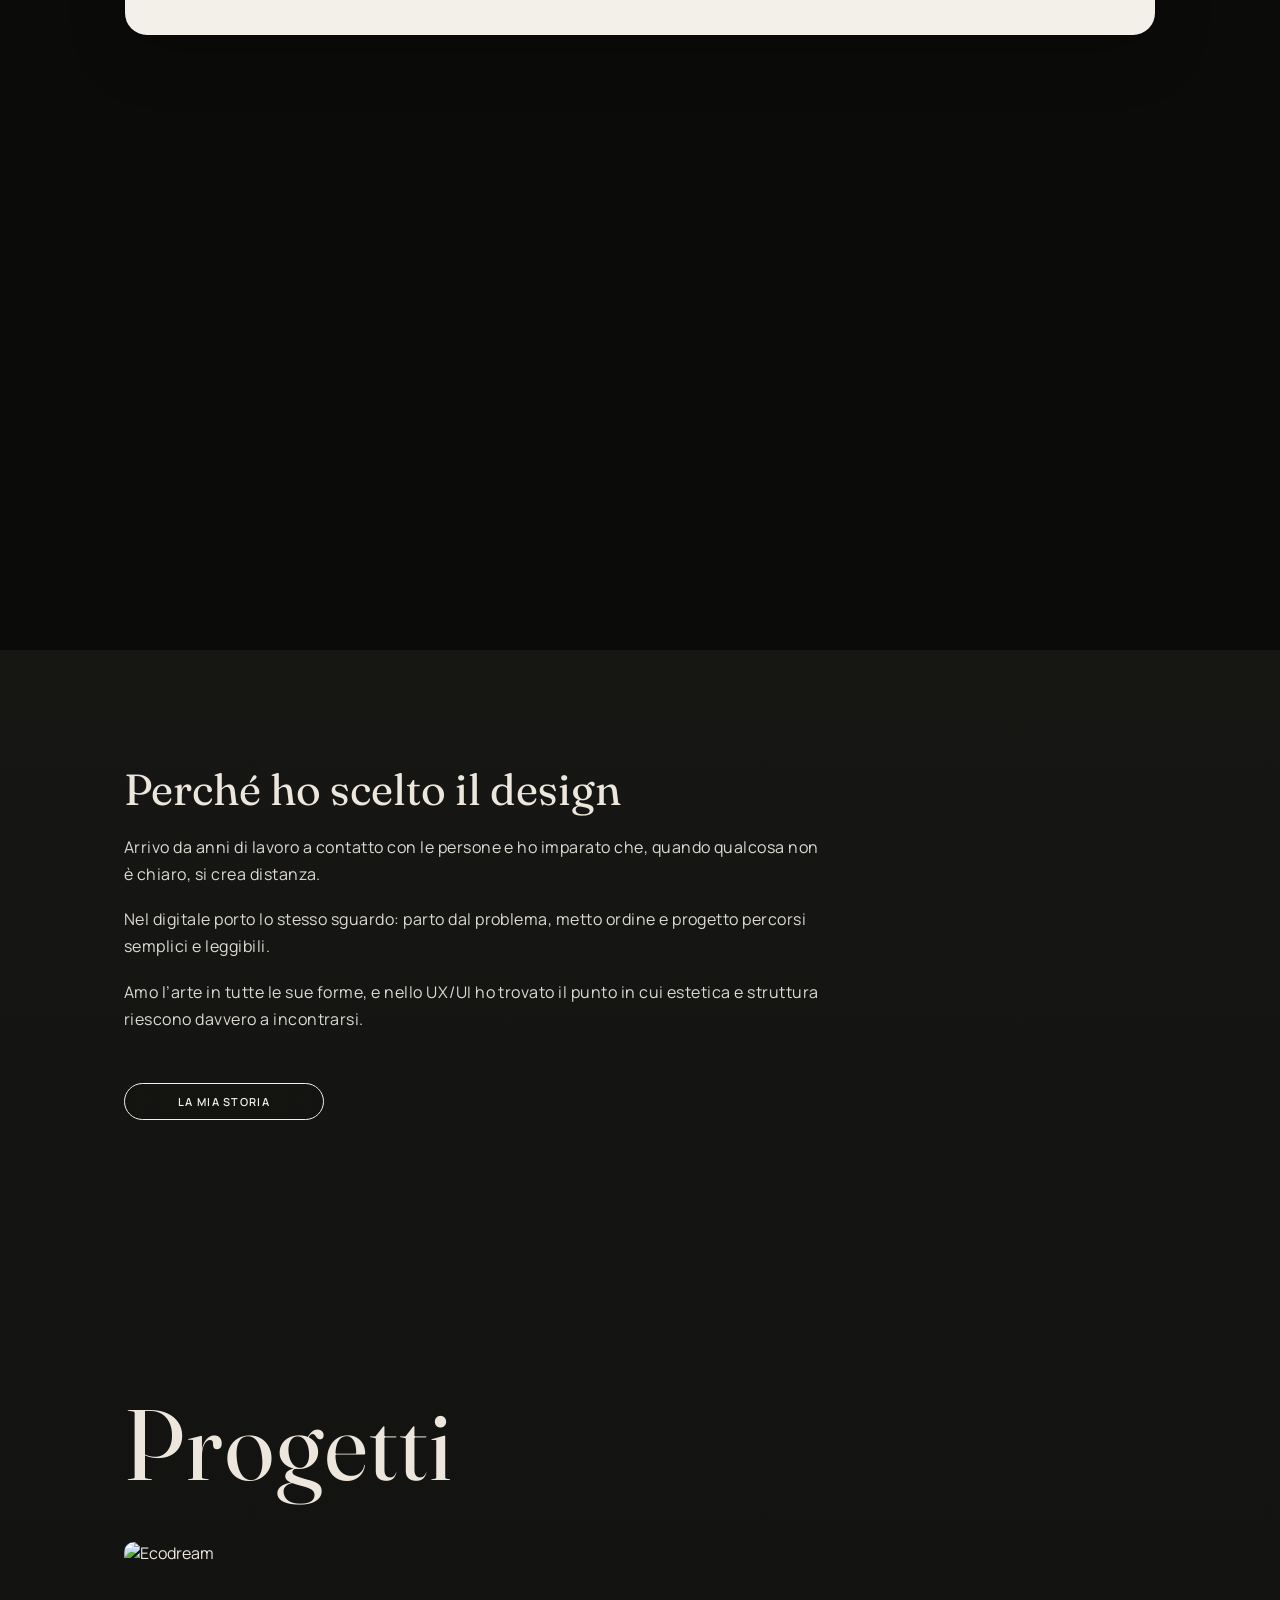
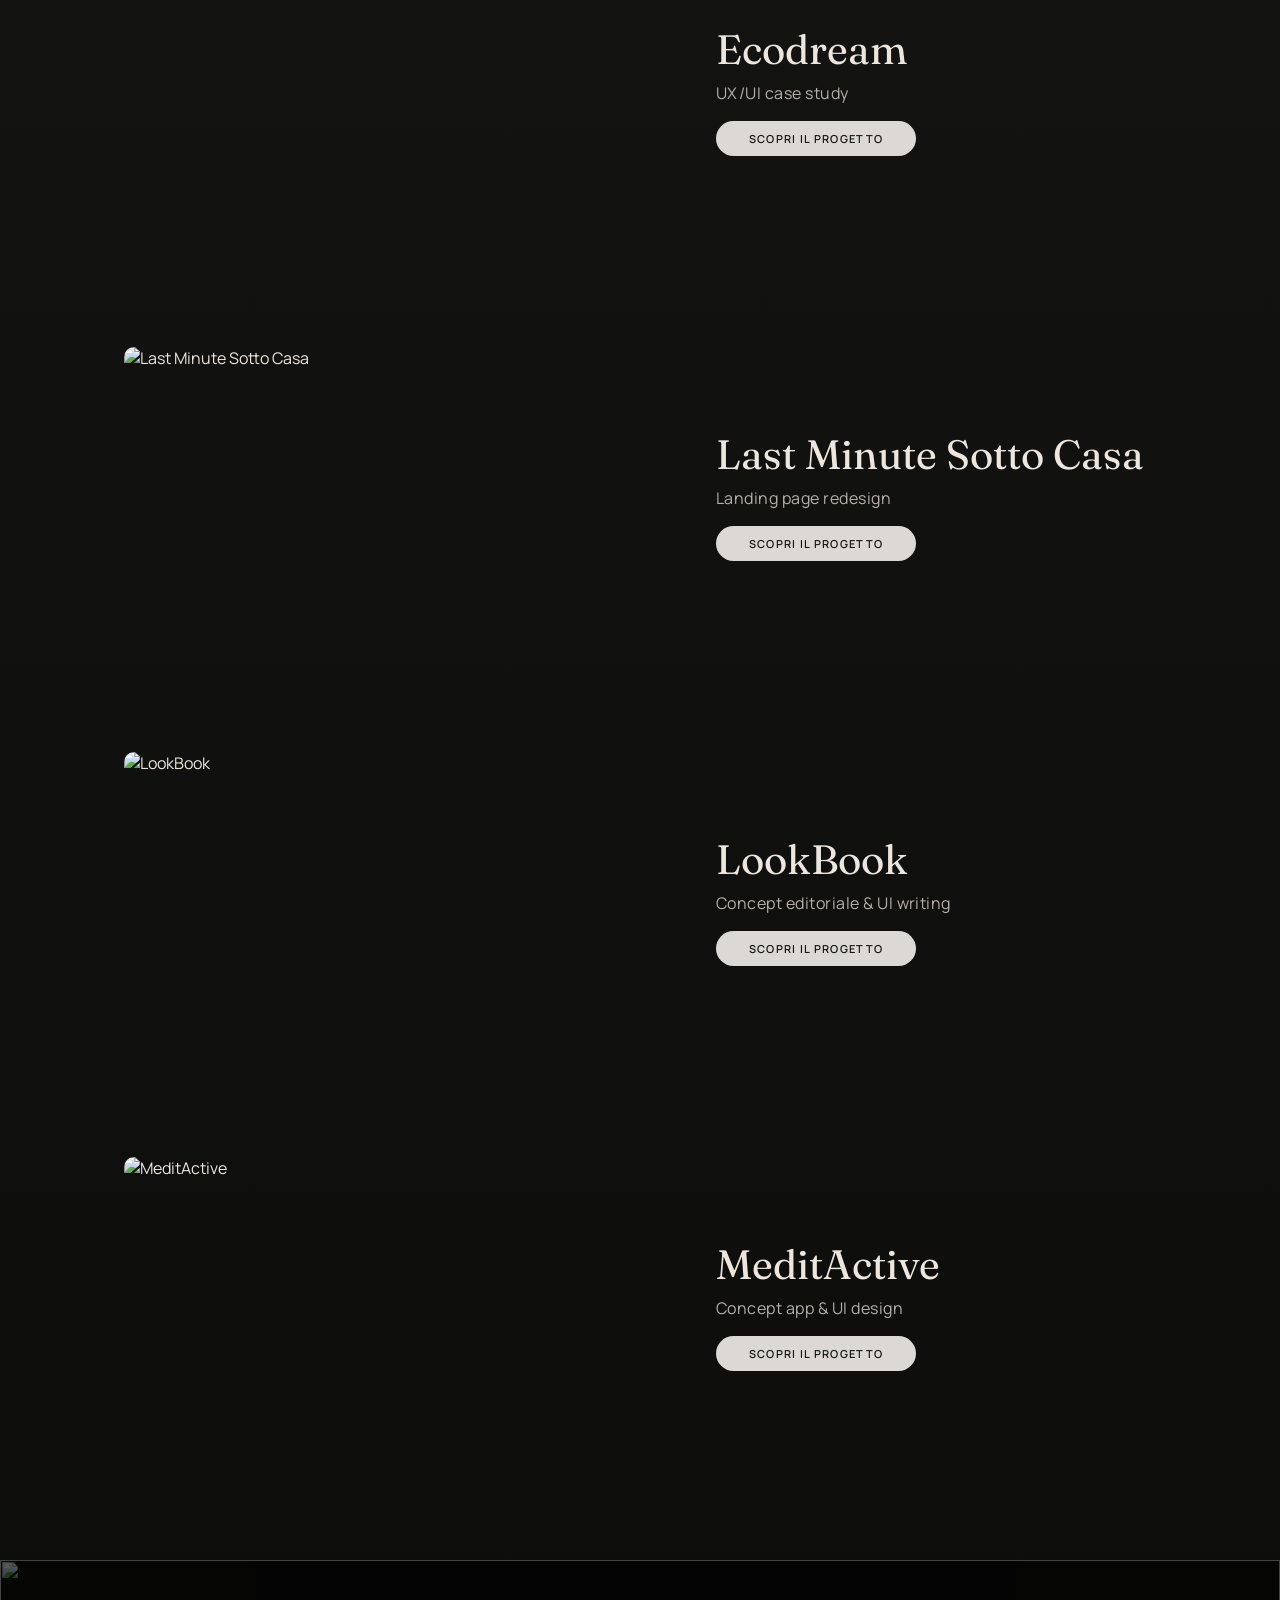
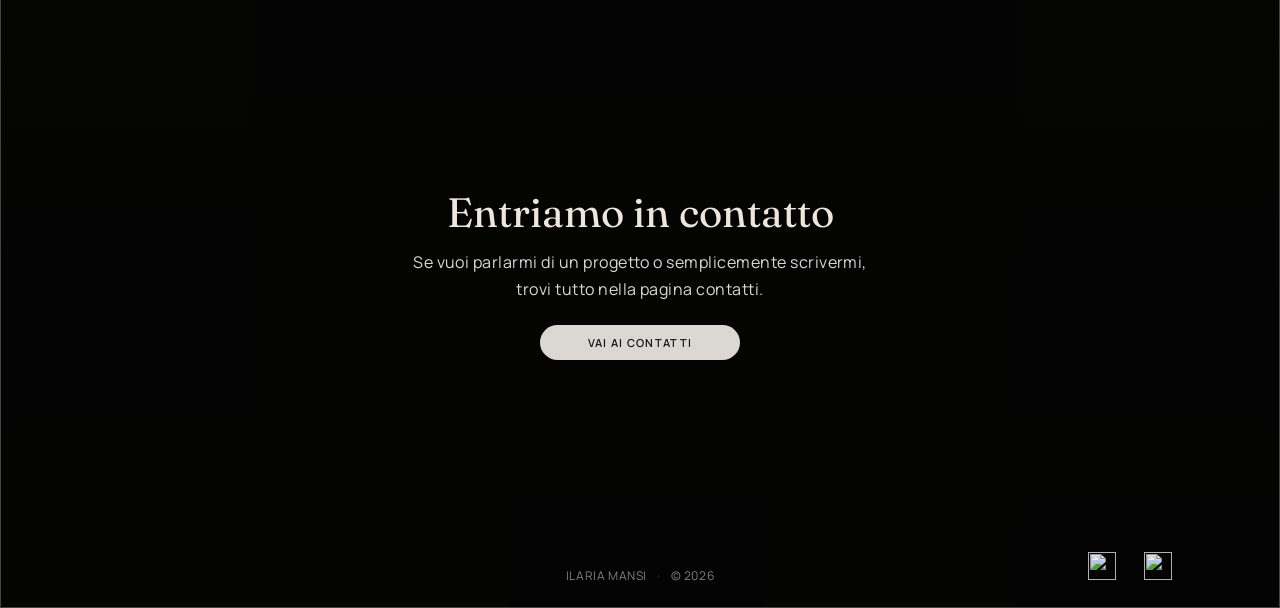
==== commit c1c7125e: "portfolio upload" ====
--- a/index.html
+++ b/index.html
@@ -20,7 +20,7 @@
 </head>
 
 <body class="is-home">
- <main id="top"></main> 
+ <div id="top"></div> 
   
   <!-- NAV -->
  <header class="nav" role="banner">
@@ -70,8 +70,12 @@
         <h1 class="heroConcept__title">Ilaria Mansi</h1>
         <p class="heroConcept__sub">Junior UX/UI Designer</p>
         <p class="heroConcept__statement">
-          Creo interfacce chiare, dove arte e struttura lavorano insieme
+          Trasformo idee in esperienze digitali intuitive e coinvolgenti
         </p>
+         <div class="heroConcept__cta">
+        <a class="btn btn--primary" href="#projects">SCOPRI I PROGETTI</a>
+        </div>
+        
       </div>
     </div>
   </div>
@@ -81,7 +85,7 @@
     <p class="heroConcept__panelKicker">Il concept</p>
 
     <h2 class="heroConcept__panelTitle">
-     Dove progettazione, identità visiva e narrazione si incontrano
+     Un’identità visiva costruita tra struttura e narrazione
     </h2>
 
     <div class="heroConcept__panelText">
@@ -90,18 +94,17 @@
       </p>
 
       <p>
-        La <strong>copertina </strong> è ispirata alla <em> Nascita di Venere</em> di Botticelli, nella reinterpretazione di José Manuel Ballester, in cui i personaggi scompaiono e resta solo l’ambiente. Non è una scelta estetica casuale: quello spazio diventa un punto di ingresso, quasi una scena in cui l’utente entra per iniziare l’esplorazione.
-      </p>
-
-      <p>
-        Anche il <strong>logo</strong> segue la stessa logica. È un monogramma costruito sulle iniziali <strong>I</strong> e <strong>M</strong>: la I richiama una colonna classica, mentre la M è disegnata con linee più morbide, ispirate allo stile Liberty. L’obiettivo è creare un segno che tenga insieme rigore e sensibilità visiva.
+        La <strong>copertina</strong> è ispirata alla <em>Nascita di Venere</em> di Botticelli, nella reinterpretazione di José Manuel Ballester, in cui i personaggi scompaiono e resta soltanto l’ambiente. Ho scelto questa immagine perché non volevo una decorazione, ma uno spazio d’ingresso: una scena visiva che suggerisse subito l’idea di attraversare un luogo, più che di entrare in una semplice pagina.
+      </p>
+
+      <p>
+         Anche il <strong>logo</strong> segue la stessa logica. È un monogramma costruito sulle iniziali <strong>I</strong> e <strong>M</strong>: la I richiama una colonna classica, mentre la M ha linee più morbide ispirate allo stile Liberty. Insieme, queste forme tengono in equilibrio rigore e sensibilità visiva, due aspetti che sento centrali anche nel mio approccio al design.
       </p>
 
       <p>
         <p>
-  Insieme, questi elementi definiscono l’identità del sito: un progetto che non si limita alla realizzazione tecnica, ma dà struttura ai contenuti senza perdere la componente estetica ed evocativa.
+   La <strong>palette</strong> riprende i toni della copertina per mantenere continuità tra immagine e interfaccia. Ho scelto colori profondi e desaturati, senza sovraccaricare visivamente la navigazione.
 </p>
-      </p>
     </div>
   </div>
 </div>
@@ -112,25 +115,20 @@
   <div class="container salotto">
     
     <div class="salotto__stack">
-      <h2 class="salotto__h2">Perché ho scelto il design.</h2>
+      <h2 class="salotto__h2">Perché ho scelto il design</h2>
 
       <p class="salotto__p">
-        Arrivo da anni di lavoro a contatto con le persone.<br>
-        Ho imparato che quando qualcosa non è chiaro, si crea distanza.
+        Arrivo da anni di lavoro a contatto con le persone e ho imparato che, quando qualcosa non è chiaro, si crea distanza.
       </p>
 
       <p class="salotto__p">
-        Nel digitale faccio lo stesso:<br>
-        capisco il problema, metto ordine, costruisco percorsi semplici.
+        Nel digitale porto lo stesso sguardo: parto dal problema, metto ordine e progetto percorsi semplici e leggibili.
       </p>
 
       <p class="salotto__p">
-        Amo l’arte in tutte le sue forme.<br>
-        Lo UX/UI è il punto in cui estetica e struttura si incontrano.
-      </p>
-
+        Amo l’arte in tutte le sue forme, e nello UX/UI ho trovato il punto in cui estetica e struttura riescono davvero a incontrarsi.
+      </p>
       <div class="salotto__cta">
-        <a class="btn btn--primary" href="#projects">VEDI I CASE STUDY</a>
         <a class="btn btn--secondary" href="about.html">LA MIA STORIA</a>
       </div>
     </div>
@@ -145,7 +143,7 @@
 <main class="content">
   <section id="projects" class="projects" aria-label="Projects">
     <div class="container">
-      <h2 class="projects__title">Case Study</h2>
+      <h2 class="projects__title">Progetti</h2>
     </div>
 
 
@@ -158,7 +156,7 @@
       <div class="projectCard__info">
         <h3 class="projectCard__name">Ecodream</h3>
         <p class="projectCard__meta">UX/UI case study</p>
-        <a class="btn btn--primary" href="project/ecodream/">SCOPRI IL CASE STUDY</a>
+        <a class="btn btn--primary" href="project/ecodream/">SCOPRI IL PROGETTO</a>
       </div>
     </article>
   </div>
@@ -173,7 +171,7 @@
       <div class="projectCard__info">
         <h3 class="projectCard__name">Last Minute Sotto Casa</h3>
         <p class="projectCard__meta">Landing page redesign</p>
-        <a class="btn btn--primary" href="project/lmsc/">SCOPRI IL CASE STUDY</a>
+        <a class="btn btn--primary" href="project/lmsc/">SCOPRI IL PROGETTO</a>
       </div>
     </article>
   </div>
@@ -188,7 +186,7 @@
       <div class="projectCard__info">
         <h3 class="projectCard__name">LookBook</h3>
         <p class="projectCard__meta">Concept editoriale & UI writing</p>
-        <a class="btn btn--primary" href="project/lookbook/">SCOPRI IL CASE STUDY</a>
+        <a class="btn btn--primary" href="project/lookbook/">SCOPRI IL PROGETTO</a>
       </div>
     </article>
   </div>
@@ -203,7 +201,7 @@
       <div class="projectCard__info">
         <h3 class="projectCard__name">MeditActive</h3>
         <p class="projectCard__meta">Concept app & UI design</p>
-        <a class="btn btn--primary" href="./project/meditactive/">SCOPRI IL CASE STUDY</a>
+        <a class="btn btn--primary" href="./project/meditactive/">SCOPRI IL PROGETTO</a>
       </div>
     </article>
   </div>
--- a/css/style.css
+++ b/css/style.css
@@ -149,9 +149,10 @@
   align-items: center;
   padding: 0 10px;
   font-family: var(--font-sans);
+  font-weight: 600;
   font-size: 14px;
-  letter-spacing: .03em;
-  opacity: .95;
+  letter-spacing: .05em;
+  opacity: 1;
   position: relative;
   transition: opacity .2s ease, transform .2s ease, letter-spacing .2s ease;
 }
@@ -381,10 +382,10 @@
   letter-spacing:.01em;
   text-transform:none;
 }
-
-/* -------------------------
-   HOME — HERO
-------------------------- */
+/* =========================
+   HOME — HERO + CARD
+========================= */
+
 body.is-home{
   background: linear-gradient(180deg, var(--bg-start) 0%, var(--bg-end) 100%);
 }
@@ -393,15 +394,21 @@
   background: transparent !important;
 }
 
-.heroSection{
+.heroConcept{
   position: relative;
-  min-height: 590px;
-  height: 78vh;
+  min-height: 100vh;
+  height: 250vh;
+  background: var(--bg-end);
+}
+
+.heroConcept__media{
+  position: sticky;
+  top: 0;
+  height: 100vh;
   overflow: hidden;
-  padding-top: var(--nav-h);
-}
-
-.heroSection__arch{
+}
+
+.heroConcept__image{
   position: absolute;
   inset: 0;
   width: 100%;
@@ -413,164 +420,251 @@
   transform-origin: center;
 }
 
-.heroSection__overlay{
+.heroConcept__overlay{
   position: absolute;
   inset: 0;
   z-index: 1;
   pointer-events: none;
   background: linear-gradient(
     to bottom,
-    rgba(0, 0, 0, 0.25) 0%,
-    rgba(0, 0, 0, 0.70) 75%,
-    #1b1b17f9 100%
+    rgba(0,0,0,.25) 0%,
+    rgba(0,0,0,.70) 75%,
+    rgba(24, 24, 21, 0.98) 100%
   );
 }
 
-.hero{
+.heroConcept__intro{
   position: relative;
   z-index: 2;
-  min-height: calc(85vh - var(--nav-h));
+  min-height: calc(100vh - var(--nav-h));
   display: flex;
   align-items: center;
   justify-content: center;
-  padding-top: 0;
-}
-
-.hero__left{
+  padding-top: var(--nav-h);
+  padding-bottom: 40px;
+}
+
+.heroConcept__introInner{
+  width: 100%;
   max-width: 900px;
   margin: 0 auto;
-  width: 100%;
-}
-
-.hero__stack{
   display: flex;
   flex-direction: column;
   align-items: center;
   justify-content: center;
   gap: 14px;
   text-align: center;
-  width: 100%;
-}
-
-.hero__title,
-.hero__sub,
-.hero__statement{
+  color: var(--text);
+}
+
+.heroConcept__title,
+.heroConcept__sub,
+.heroConcept__statement{
   text-shadow:
     0 2px 14px rgba(0,0,0,.25),
     0 1px 2px rgba(0,0,0,.35);
 }
 
-.hero__title{
-  margin: 10px;
+.heroConcept__title{
+  margin: 10px 0 0;
   font-family: var(--font-serif);
   font-weight: 400;
   font-size: clamp(64px, 8vw, 120px);
   line-height: 1.10;
 }
 
-.hero__sub{
-  margin: 20px;
+.heroConcept__sub{
+  margin: 8px 0 0;
   max-width: 58ch;
   font-family: var(--font-sans);
-  font-size: var(--lead);
-  font-weight: 600;
-  line-height: 0.8;
+  font-size: 32px;
+  font-weight: 400;
+  line-height: 1;
   color: rgba(243,239,233,1);
-  letter-spacing: .03em;
-  margin-top: 8px;
-}
-
-.hero__statement{
-  margin:45px 0 0;
+  letter-spacing: .10em;
+}
+
+.heroConcept__statement{
+  margin: 68px 0 0;
+  max-width: 86ch;
   font-family: var(--font-sans);
   font-size: 16px;
   font-weight: 400;
+  line-height: 1.7;
   letter-spacing: .18em;
   text-transform: uppercase;
   color: rgb(243,239,233);
 }
 
-.hero__scroll{
-  position:absolute;
-  bottom:-18px;
-  left:50%;
-  transform:translateX(-50%);
-  display:flex;
-  flex-direction:column;
-  align-items:center;
-  gap:6px;
-  text-decoration:none;
-  color:rgba(243,239,233,.85);
-  z-index:3;
-}
-
-.hero__scrollArrow{
-  font-size:20px;
-  line-height:1;
-  transition:transform .25s ease, opacity .25s ease;
-}
-
-.hero__scrollText{
-  font-family:var(--font-sans);
-  font-size:11px;
-  letter-spacing:.22em;
-  text-transform:uppercase;
-  opacity:.75;
-}
-
-.hero__scroll:hover .hero__scrollArrow{
-  transform:translateY(6px);
-  opacity:1;
-}
-
-.hero__scroll:hover .hero__scrollText{
-  opacity:1;
+.heroConcept__cta{
+margin:30px;
+}
+
+.heroConcept__panelWrap{
+  position: absolute;
+  left: 0;
+  right: 0;
+  top: 100vh;
+  z-index: 3;
+  padding: 0 20px 90px;
+  transform: translateY(12vh);
+}
+
+.heroConcept__panel{
+  width: min(1030px, calc(100% - 40px));
+  margin: 0 auto;
+  background: #f3efe9;
+  color: #0b0910;
+  border-radius: 22px;
+  padding: clamp(28px, 4vw, 48px);
+  box-shadow:
+    0 20px 60px rgba(0,0,0,.18),
+    0 2px 10px rgba(0,0,0,.08);
+}
+
+.heroConcept__panelKicker{
+  margin: 0 0 10px;
+  font-family: var(--font-sans);
+  font-size: 12px;
+  letter-spacing: .22em;
+  text-transform: uppercase;
+  color: rgba(11,9,16,.62);
+}
+
+.heroConcept__panelTitle{
+  margin: 0 0 20px;
+  font-family: var(--font-serif);
+  font-weight: 400;
+  font-size: clamp(28px, 3.3vw, 48px);
+  line-height: 1.12;
+  color: #0b0910;
+}
+
+.heroConcept__panelText{
+  display: grid;
+  gap: 16px;
+}
+
+.heroConcept__panelText p{
+  margin: 0;
+  font-family: var(--font-sans);
+  font-size: 16px;
+  line-height: 1.85;
+  letter-spacing: .02em;
+  color: rgba(11,9,16,.86);
+}
+
+.heroConcept__panelText em{
+  font-style: italic;
 }
 
 @media (max-width: 980px){
-  .heroSection{
-    min-height: 88vh;
-    height: 88vh;
-  }
-
-  .hero{
-    min-height: calc(88vh - var(--nav-h));
-    display: flex;
-    align-items: center;
-    justify-content: center;
-  }
-
-  .heroSection__arch{
+  .heroConcept{
+    height: 235vh;
+  }
+
+  .heroConcept__image{
     object-position: center 32%;
     transform: none;
   }
 
-  .hero__title{
+  .heroConcept__intro{
+    min-height: calc(100vh - var(--nav-h));
+    padding-top: var(--nav-h);
+    padding-bottom: 20px;
+  }
+
+  .heroConcept__title{
     margin-top: -40px;
   }
 
-  .hero__sub{
+  .heroConcept__sub{
     margin-top: 20px;
   }
 
-  .hero__statement{
-    margin-top: 60px;
-  }
-
-  .hero__left{
+  .heroConcept__statement{
+    margin-top: 42px;
+    max-width: 42ch;
+    font-size: 13px;
+    letter-spacing: .12em;
+    line-height: 1.7;
+  }
+ 
+  .heroConcept__panelWrap{
+    transform: translateY(10vh);
+    padding-bottom: 70px;
+  }
+
+  .heroConcept__panel{
+    width: min(760px, calc(100% - 24px));
+    border-radius: 18px;
+    padding: 28px 24px;
+  }
+
+  .heroConcept__panelTitle{
+    font-size: clamp(24px, 5vw, 36px);
+  }
+
+  .heroConcept__panelText p{
+    font-size: 15px;
+    line-height: 1.75;
+  }
+}
+
+@media (max-width: 700px){
+  .heroConcept{
+    height: 215vh;
+  }
+
+  .heroConcept__introInner{
     max-width: 100%;
-    margin: 0 auto;
-  }
-
-  .hero__stack{
-    align-items: center;
-    text-align: center;
-  }
-.hero__scroll{
-  position:absolute;
-  bottom:10px;
- 
-}
+  }
+
+  .heroConcept__title{
+    font-size: clamp(52px, 14vw, 82px);
+    line-height: 1.04;
+  }
+
+  .heroConcept__sub{
+    margin-top: 14px;
+    font-size: 16px;
+  }
+
+  .heroConcept__statement{
+    margin-top: 40px;
+    font-size: 16px;
+    line-height: 1.7;
+    letter-spacing: .10em;
+    max-width: 38ch;
+  }
+
+  
+  .heroConcept__panelWrap{
+    top: 100vh;
+    transform: translateY(7vh);
+    padding: 0 12px 56px;
+  }
+
+  .heroConcept__panel{
+    width: calc(100% - 8px);
+    border-radius: 16px;
+    padding: 24px 18px;
+  }
+
+  .heroConcept__panelTitle{
+    margin-bottom: 16px;
+    font-size: clamp(24px, 7vw, 32px);
+    line-height: 1.16;
+  }
+
+  .heroConcept__panelText{
+    gap: 14px;
+  }
+
+  .heroConcept__panelText p{
+    font-size: 14px;
+    line-height: 1.72;
+  }
 }
 /* -------------------------
    HOME — SALOTTO
@@ -625,10 +719,9 @@
   flex-wrap: wrap;
 }
 
-
 .salotto__portrait{
   position: absolute;
-  right: -110px;
+  right: -98px;
   bottom: -120px;
   width: clamp(200px, 22vw, 360px);
   pointer-events: none;
@@ -687,9 +780,10 @@
   mask-size: 100% 100%;
 }
 
-@media (max-width: 980px){
+@media (min-width: 701px) and (max-width: 980px){
   .salottoSection .salotto{
     text-align: left;
+    
   }
 
   .salotto__stack{
@@ -704,9 +798,37 @@
   }
 
   .salotto__portrait{
+    width: clamp(220px, 32vw, 280px);
+    right: -70px;
+    bottom: -155px;
+    z-index: 0;
+  }
+
+  .salotto__portrait img{
+    opacity: .68;
+  }
+}
+
+@media (max-width: 700px){
+  .salottoSection .salotto{
+    text-align: left;
+  }
+
+  .salotto__stack{
+    align-items: flex-start;
+    text-align: left;
+    max-width: 100%;
+    z-index: 2;
+  }
+
+  .salotto__cta{
+    justify-content: flex-start;
+  }
+
+  .salotto__portrait{
     width: clamp(190px, 58vw, 340px);
     right: -70px;
-    bottom: -110px;
+    bottom: -90px;
     z-index: 0;
   }
 
@@ -714,6 +836,7 @@
     opacity: .60;
   }
 }
+
 /* -------------------------
    HOME — PROJECTS
 ------------------------- */
@@ -1081,32 +1204,6 @@
   gap: 18px;
 }
 
-.uxMiniCard{
-  padding-top: 12px;
-  border-top: 1px solid rgba(243,239,233,.10);
-}
-
-.uxMiniCard__label{
-  margin: 0 0 10px;
-  font-family: var(--font-sans);
-  font-size: 12px;
-  letter-spacing: .22em;
-  text-transform: uppercase;
-  color: rgba(243,239,233,.70);
-}
-
-.uxMiniCard__list{
-  list-style: none;
-}
-
-.uxMiniCard__list li{
-  padding: 10px 0;
-  border-top: 1px solid rgba(243,239,233,.08);
-  font-family: var(--font-sans);
-  font-size: 14px;
-  color: rgba(243,239,233,.90);
-}
-
 .approachRow{
   margin-top: 18px;
   display: grid;
@@ -1118,6 +1215,7 @@
   .approachRow{
     grid-template-columns: 1fr;
   }
+
   .uxSection--hero{
     padding-top: calc(var(--nav-h) + 36px);
     padding-bottom: 56px;
@@ -1275,7 +1373,7 @@
   letter-spacing: .05em;
 }
 
-/* ABOUT layout */
+/* ABOUT LAYOUT */
 .is-about .uxSection--hero .uxGrid2{
   position: relative;
 }
@@ -1350,19 +1448,98 @@
   -webkit-mask-size: 100% 100%;
   mask-size: 100% 100%;
 }
-
-.is-about .uxSection--chi .uxGrid2{
-  grid-template-columns: 1fr 2fr;
-}
-
-.is-about .uxSection--split .uxGrid2{
-  grid-template-columns: 1fr 1fr;
-}
-
+/* ABOUT — HERO ALIGNMENT DESKTOP */
+@media (min-width: 981px){
+  .is-about .uxSection--hero{
+    padding-top: 86px;
+    padding-bottom: clamp(70px, 5vw, 72px);
+  }
+}
+/* CHI SONO */
+.is-about .uxSection--chi .chiBlock{
+  display: flex;
+  flex-direction: column;
+  gap: 34px;
+}
+
+.is-about .uxSection--chi .chiBlock__intro{
+  width: min(60%, 920px);
+}
+
+.is-about .uxSection--chi .chiBlock__text{
+  max-width: 100%;
+  color: rgba(243,239,233,.90);
+}
+
+.is-about .uxSection--chi .chiBlock__quoteWrap{
+  width: 100%;
+  display: flex;
+  justify-content: center;
+  text-align: center;
+}
+
+.is-about .uxSection--chi .chiBlock__quote{
+  max-width: 30ch;
+  font-size: clamp(28px, 2.8vw, 36px);
+  line-height: 1.45;
+  margin-top: 80px;
+}
+
+/* APPROACH */
+.is-about .uxSection--approach .aboutPanel{
+  width: 100%;
+  max-width: 100%;
+  background: #f3efe9;
+  border-radius: 22px;
+  padding: clamp(24px, 4vw, 38px);
+  overflow: hidden;
+}
+
+.is-about .uxSection--approach .uxH2{
+  color: #0b0910;
+  margin-bottom: 10px;
+}
+
+.is-about .uxSection--approach .uxSub{
+  color: rgba(11,9,16,.72);
+  margin-bottom: 22px;
+}
+
+.is-about .uxSection--approach .approachRow{
+  margin-top: 0;
+  gap: 22px;
+}
+
+.is-about .uxSection--approach .uxCard{
+  padding-top: 0;
+  border-top: 0;
+}
+
+.is-about .uxSection--approach .card__eyebrow{
+  color: rgba(11,9,16,.56);
+}
+
+.is-about .uxSection--approach .card__text{
+  color: rgba(11,9,16,.86);
+}
+
+/* OLTRE */
 .is-about .uxSection--oltre .uxGrid2{
-  grid-template-columns: 1fr 2fr;
-}
-
+  grid-template-columns: minmax(360px, 0.95fr) minmax(0, 2.35fr);
+}
+.is-about .uxSection--oltre .uxSub{
+  max-width: 72ch;
+}
+
+.is-about .uxSection--oltre .quoteGlass__text{
+  max-width: 42ch;
+  font-size: clamp(28px, 2.8vw, 36px);
+  line-height: 1.45;
+}
+.is-about .uxSection--oltre .quoteGlass__text{
+  text-align: center;
+  margin: 0 auto;
+}
 @media (max-width: 980px){
   .is-about .uxKicker,
   .is-contact .uxKicker,
@@ -1399,11 +1576,8 @@
     padding-top: calc(var(--nav-h) + 34px);
     padding-bottom: 56px;
   }
- } 
-@media (max-width:980px){
-  .is-about .uxSection--hero .uxGrid2{
-    position: relative;
-  }
+
+ 
 
   .is-about .uxSection--hero .uxCol{
     position: relative;
@@ -1437,16 +1611,30 @@
     -webkit-mask-image: none;
     mask-image: none;
   }
-}
-
-
-  .is-about .uxSection--chi .uxGrid2,
-  .is-about .uxSection--oltre .uxGrid2{
-    grid-template-columns: 1fr !important;
-  }
-
-
-/* CONTACT shared block */
+
+  .is-about .uxSection--chi .chiBlock__intro{
+    width: 100%;
+  }
+
+ .is-about .uxSection--chi .chiBlock__quote{
+  max-width: 100%;
+  font-size: clamp(28px, 2.8vw, 36px);
+  line-height: 1.45;
+  margin-top: 10px
+}
+
+  .is-about .uxSection--approach .aboutPanel{
+    border-radius: 18px;
+    padding: 22px 18px;
+  }
+
+  .is-about .uxSection--approach .approachRow{
+    gap: 18px;
+  }
+
+  
+}
+
 .is-contact .contactInfo{
   margin-top: 92px;
   padding: 18px 18px 22px;
@@ -1569,13 +1757,16 @@
    CONTACT — ALIGNMENT FIX
 ========================= */
 
-.is-contact .uxGrid2{
+.is-contact .uxGrid2,
+.is-cv .uxGrid2{
   grid-template-columns: 1.15fr .85fr;
   align-items: start;
 }
 
-.is-contact .uxCol{
-  max-width: 860px;
+.is-contact .uxCol,
+.is-cv .uxCol{
+  max-width: none;
+  width: 100%;
 }
 
 .is-contact .uxKicker{
@@ -1610,16 +1801,7 @@
     justify-content: flex-start;
   }
 }
-.is-contact .row{
-  --bs-gutter-x: 0;
-  --bs-gutter-y: 0;
-}
-
-.is-contact .col-12,
-.is-contact .col-lg-8{
-  padding-left: 0;
-  padding-right: 0;
-}
+
 @media (max-width: 980px){
   .is-about .uxSection--chi .uxGrid2,
   .is-about .uxSection--oltre .uxGrid2{
@@ -1681,33 +1863,30 @@
     margin-right: 0;
   }
 }
-@media (min-width: 981px){
-  .is-about .uxSection--chi .uxGrid2{
+@media (max-width: 700px){
+  .salottoSection{
+    padding-top: 150px !important;
+  }
+}
+@media (max-width: 980px){
+  .is-cv .uxSection--hero .uxGrid2{
     display: grid;
-    grid-template-columns: 1fr 2fr !important;
-    gap: clamp(20px, 5vw, 72px);
-    align-items: start;
-  }
-
-  .is-about .uxSection--split .uxGrid2{
-    display: grid;
-    grid-template-columns: 1fr 1fr !important;
-    gap: clamp(20px, 5vw, 72px);
-    align-items: start;
-  }
-
-  .is-about .uxSection--oltre .uxGrid2{
-    display: grid;
-    grid-template-columns: 1fr 2fr !important;
-    gap: clamp(20px, 5vw, 72px);
-    align-items: start;
-  }
-
-  .is-about .uxSection--chi .uxGrid2 > *,
-  .is-about .uxSection--split .uxGrid2 > *,
-  .is-about .uxSection--oltre .uxGrid2 > *{
-    grid-column: auto;
-    width: auto;
-    max-width: none;
+    grid-template-columns: 1fr !important;
+    gap: 28px;
+  }
+
+  .is-cv .uxSection--hero .uxGrid2 > :first-child{
+    order: 1;
+  }
+
+  .is-cv .uxSection--hero .uxGrid2 > :last-child{
+    order: 2;
+    width: 100%;
+    max-width: 100%;
+  }
+
+  .is-cv .uxSection--hero .uxLead{
+    margin-top: 0;
+    max-width: 100%;
   }
 }
